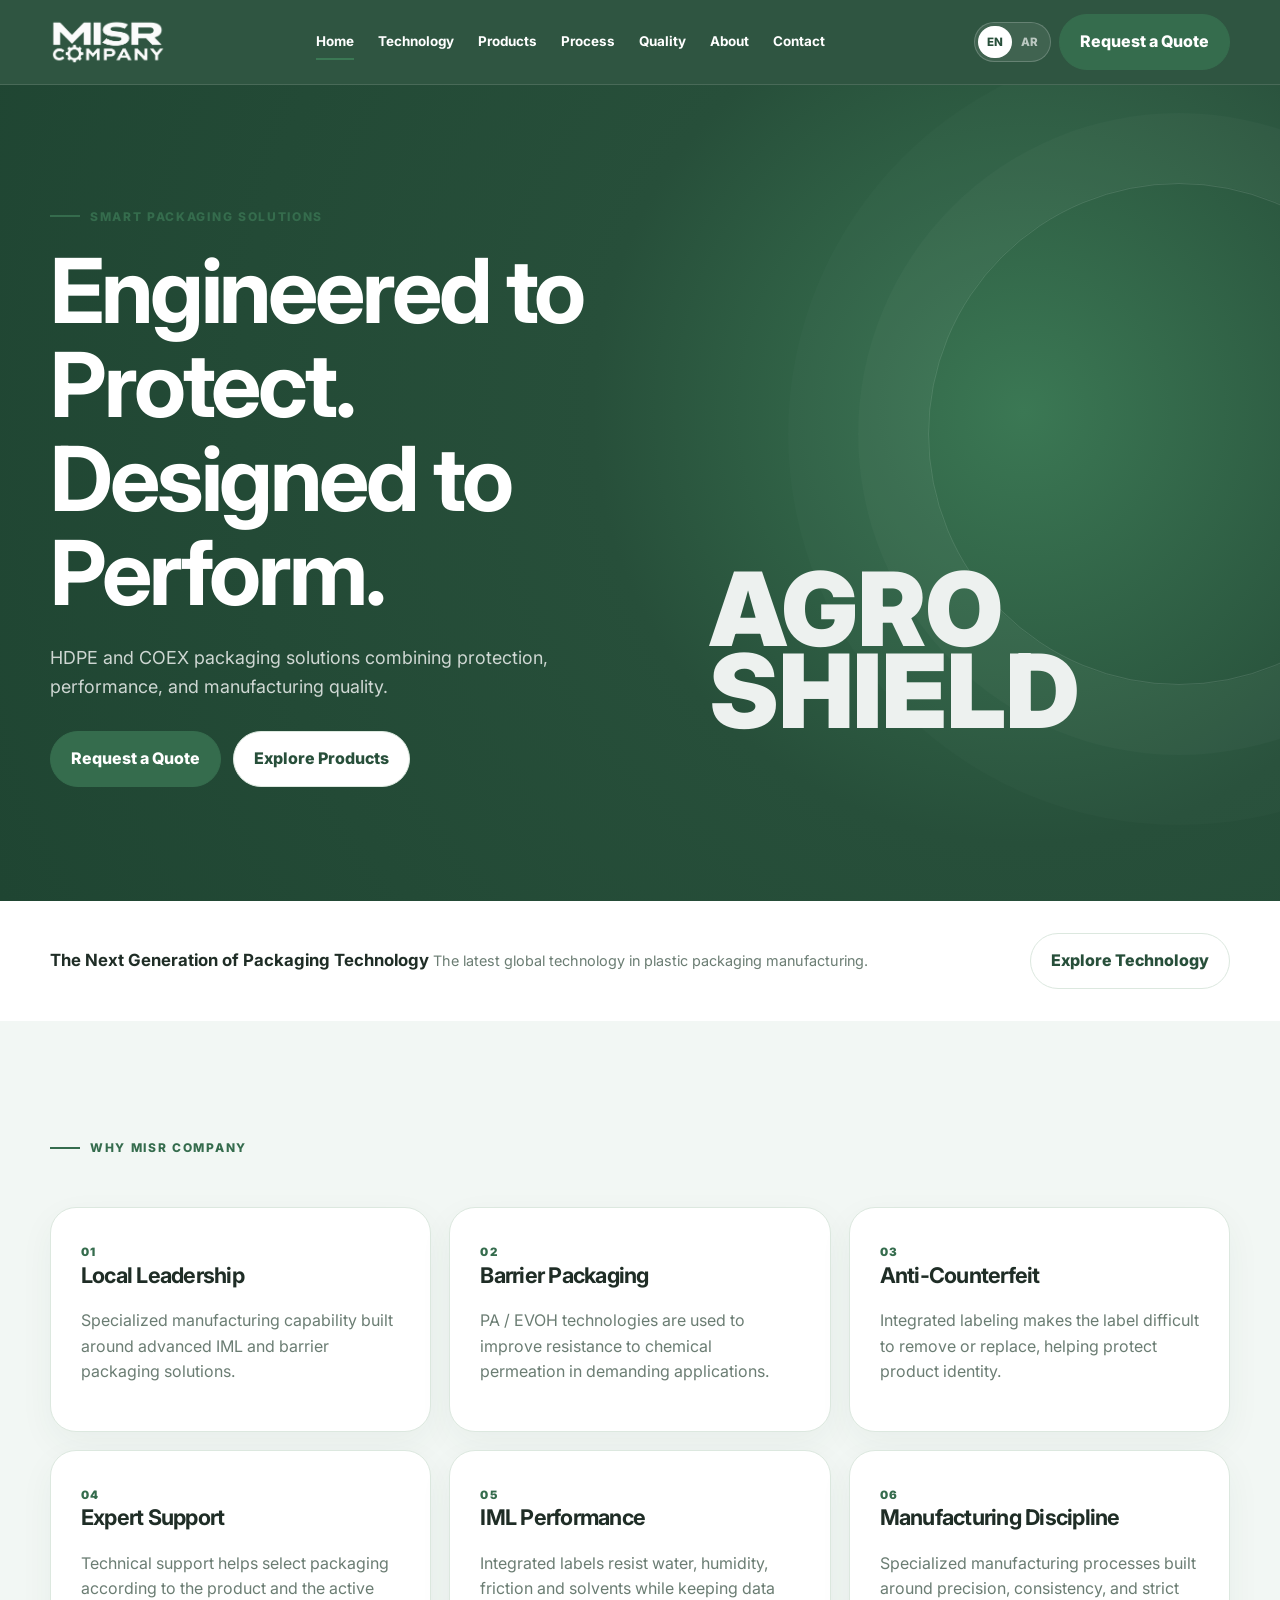
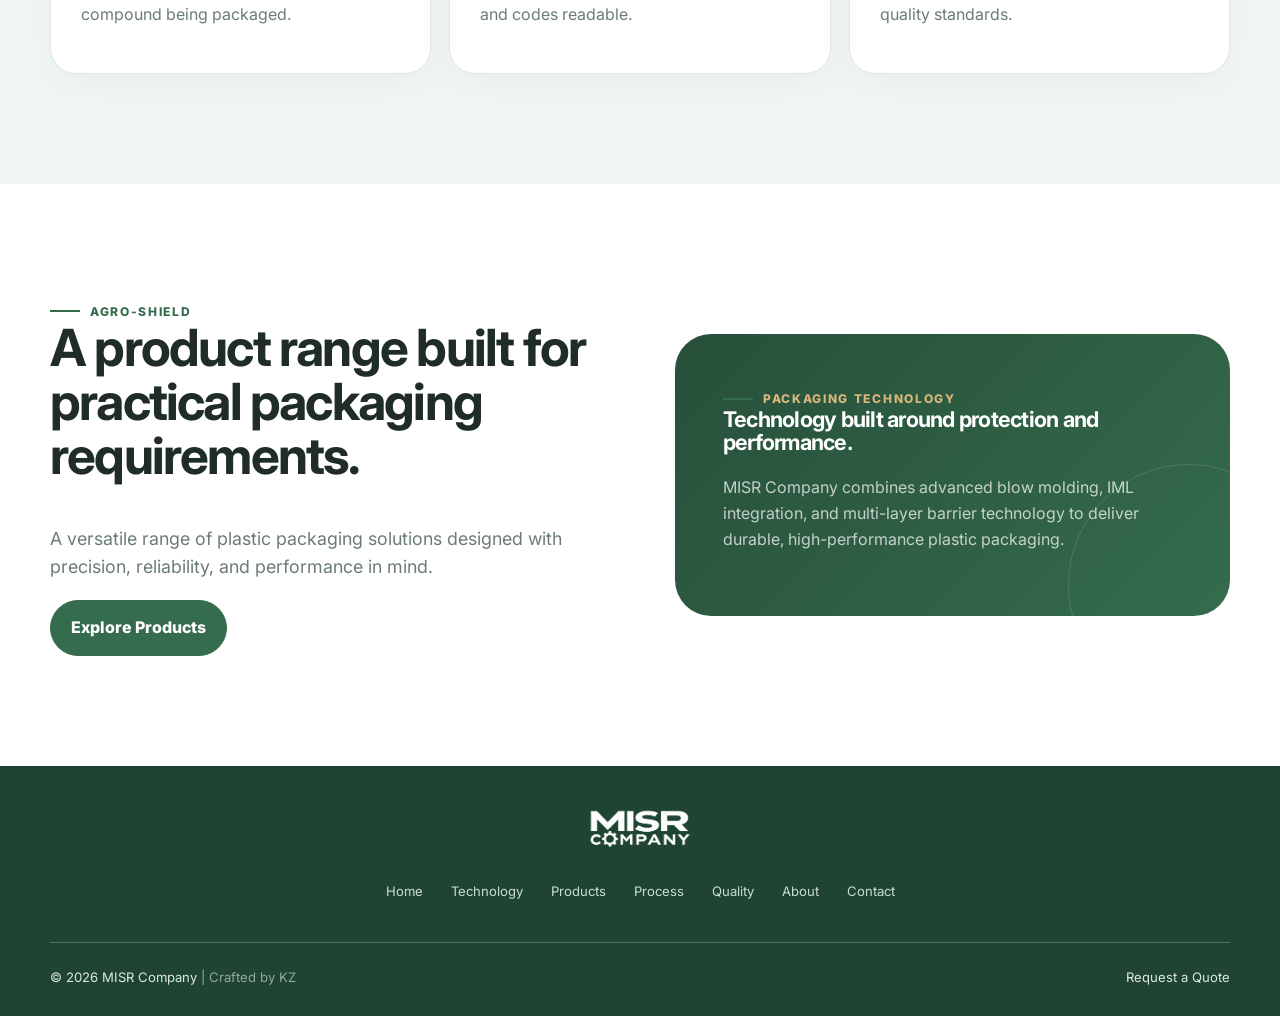
==== index.html @ 886c01d2 "Add files via upload" ====
<!doctype html>
<html lang="en" dir="ltr">

<head>
    <meta charset="utf-8">
    <meta name="viewport" content="width=device-width, initial-scale=1">

    <title>MISR Company | Smart Packaging Solutions</title>

    <meta
        name="description"
        content="MISR Company manufactures advanced plastic packaging solutions with multi-layer barrier and IML technologies."
    >

    <link rel="stylesheet" href="css/global.css">
    <link rel="stylesheet" href="css/home.css">
</head>

<body>

    <!-- Header -->
    <header class="site-header">
        <div class="container nav-wrap">

            <a
                class="brand"
                href="index.html"
                aria-label="MISR Company"
            >
                <img
                    src="assets/images/misr-logo.png"
                    alt="MISR Company"
                >
            </a>

            <nav class="site-nav">

                <a
                    href="index.html"
                    aria-current="true"
                    data-i18n="navHome"
                >
                    Home
                </a>

                <a
                    href="technology.html"
                    data-i18n="navTechnology"
                >
                    Technology
                </a>

                <a
                    href="products.html"
                    data-i18n="navProducts"
                >
                    Products
                </a>

                <a
                    href="process.html"
                    data-i18n="navProcess"
                >
                    Process
                </a>

                <a
                    href="quality.html"
                    data-i18n="navQuality"
                >
                    Quality
                </a>

                <a
                    href="about.html"
                    data-i18n="navAbout"
                >
                    About
                </a>

                <a
                    href="contact.html"
                    data-i18n="navContact"
                >
                    Contact
                </a>

            </nav>

            <div class="nav-actions">

                <div class="lang-switch">
                    <button
                        data-lang="en"
                        type="button"
                    >
                        EN
                    </button>

                    <button
                        data-lang="ar"
                        type="button"
                    >
                        AR
                    </button>
                </div>

                <a
                    class="btn btn-primary"
                    href="contact.html"
                    data-i18n="quote"
                >
                    Request a Quote
                </a>

                <button
                    class="menu-toggle"
                    type="button"
                    aria-label="Menu"
                >
                    ☰
                </button>

            </div>

        </div>
    </header>


    <main>

        <!-- Hero -->
        <section class="hero hero-home">

            <div class="container hero-grid">

                <div class="hero-copy reveal">

                    <span
                        class="eyebrow"
                        data-en="Smart Packaging Solutions"
                        data-ar="حلول تعبئة وتغليف ذكية"
                    >
                        Smart Packaging Solutions
                    </span>
<h1
    data-en="Engineered to Protect. Designed to Perform."
    data-ar="مصمم للحماية. ومُطور للأداء."
>
    Engineered to Protect.<br>
    Designed to Perform.
</h1>

<p
    class="lead"
    data-en="HDPE and COEX packaging solutions combining protection, performance, and manufacturing quality."
    data-ar="عبوات HDPE وCOEX تجمع بين الحماية والأداء وجودة التصنيع."
>
    HDPE and COEX packaging solutions combining protection, performance, and manufacturing quality.
</p>

                    <div class="hero-actions">

                        <a
                            class="btn btn-primary"
                            href="contact.html"
                            data-i18n="quote"
                        >
                            Request a Quote
                        </a>

                        <a
                            class="btn btn-light"
                            href="products.html"
                            data-i18n="explore"
                        >
                            Explore Products
                        </a>

                    </div>

                </div>


                <div class="hero-visual reveal">

                   

                   
                    

                </div>

            </div>

        </section>

<!-- Intro Band -->
<div class="intro-band">

    <div class="container">

        <div>

            <strong
                data-en="The Next Generation of Packaging Technology"
                data-ar="الجيل الجديد لتقنيات التعبئة والتغليف"
            >
                The Next Generation of Packaging Technology
            </strong>

            <span
                data-en="The latest global technology in plastic packaging manufacturing."
                data-ar="أحدث ما آلت إليه التكنولوجيا العالمية في تصنيع العبوات البلاستيكية."
            >
                The latest global technology in plastic packaging manufacturing.
            </span>

        </div>

        <a
            class="btn btn-light"
            href="technology.html"
            data-i18n="technology"
        >
            Explore Technology
        </a>

    </div>

</div>

        <!-- Why MISR -->
        <section class="section soft-section">

            <div class="container">

                <div class="section-head reveal">

                    <div>

                        <span
                            class="eyebrow"
                            data-en="Why MISR COMPANY"
                            data-ar="لماذا شركة مصر"
                        >
                            Why MISR 

                        </span>

                        

                    </div>

                </div>


                <div class="cards">

                    <!-- Card 01 -->
                    <article class="card reveal">

                        <span class="card-num">
                            01
                        </span>

                        <h3
                            data-en="Local Leadership"
                            data-ar="الريادة المحلية"
                        >
                            Local Leadership
                        </h3>

                        <p
                            data-en="Specialized manufacturing capability built around advanced IML and barrier packaging solutions."
                            data-ar="قدرة تصنيع متخصصة ترتكز على حلول IML المتقدمة وتقنيات التغليف بالحواجز."
                        >
                            Specialized manufacturing capability built around advanced IML and barrier packaging solutions.
                        </p>

                    </article>


                    <!-- Card 02 -->
                    <article class="card reveal">

                        <span class="card-num">
                            02
                        </span>

                        <h3
                            data-en="Barrier Packaging"
                            data-ar="تغليف بالحواجز"
                        >
                            Barrier Packaging
                        </h3>

                        <p
                            data-en="PA / EVOH technologies are used to improve resistance to chemical permeation in demanding applications."
                            data-ar="تُستخدم تقنيات PA / EVOH لتحسين مقاومة نفاذ المواد الكيميائية في التطبيقات التي تتطلب حماية متقدمة."
                        >
                            PA / EVOH technologies are used to improve resistance to chemical permeation in demanding applications.
                        </p>

                    </article>


                    <!-- Card 03 -->
                    <article class="card reveal">

                        <span class="card-num">
                            03
                        </span>

                        <h3
                            data-en="Anti-Counterfeit"
                            data-ar="مكافحة التزوير"
                        >
                            Anti-Counterfeit
                        </h3>

                        <p
                            data-en="Integrated labeling makes the label difficult to remove or replace, helping protect product identity."
                            data-ar="دمج الملصق مع العبوة يجعل نزعه أو استبداله أكثر صعوبة، بما يساعد على حماية هوية المنتج."
                        >
                            Integrated labeling makes the label difficult to remove or replace, helping protect product identity.
                        </p>

                    </article>


                    <!-- Card 04 -->
                    <article class="card reveal">

                        <span class="card-num">
                            04
                        </span>

                        <h3
                            data-en="Expert Support"
                            data-ar="دعم فني متخصص"
                        >
                            Expert Support
                        </h3>

                        <p
                            data-en="Technical support helps select packaging according to the product and the active compound being packaged."
                            data-ar="دعم فني للمساعدة في اختيار العبوة وفقًا لطبيعة المنتج والمركب المستخدم."
                        >
                            Technical support helps select packaging according to the product and the active compound being packaged.
                        </p>

                    </article>


                    <!-- Card 05 -->
                    <article class="card reveal">

                        <span class="card-num">
                            05
                        </span>

                        <h3
                            data-en="IML Performance"
                            data-ar="أداء IML"
                        >
                            IML Performance
                        </h3>

                        <p
                            data-en="Integrated labels resist water, humidity, friction and solvents while keeping data and codes readable."
                            data-ar="الملصق المدمج يقاوم الماء والرطوبة والاحتكاك والمذيبات مع الحفاظ على وضوح البيانات والأكواد."
                        >
                            Integrated labels resist water, humidity, friction and solvents while keeping data and codes readable.
                        </p>

                    </article>


                    <!-- Card 06 -->
                    <article class="card reveal">

                        <span class="card-num">
                            06
                                    </span>
            <h3
                data-en="Manufacturing Discipline"
                data-ar="انضباط التصنيع"
            >
                Manufacturing Discipline
            </h3>
<p
    data-en="Specialized manufacturing processes built around precision, consistency, and strict quality standards."
    data-ar="  عمليات تصنيع متخصصة ترتكز على الدقة والاتساق والمعايير الصارمة للجودة."
>
    Specialized manufacturing processes built around precision, consistency, and strict quality standards.
</p>


                    </article>

                </div>

            </div>

        </section>


        <!-- AGRO-SHIELD -->
        <section class="section">

            <div class="container split">

                <div class="reveal">

                    <span
                        class="eyebrow"
                        data-en="AGRO-SHIELD"
                        data-ar="AGRO-SHIELD"
                    >
                        AGRO-SHIELD
                    </span>

                    <h2
                        data-en="A product range built for practical packaging requirements."
                        data-ar="مجموعة منتجات مصممة لمتطلبات التعبئة العملية."
                    >
                        A product range built for practical packaging requirements.
                    </h2>

                  <p
                            class="lead"
                            data-en="A versatile range of plastic packaging solutions designed with precision, reliability, and performance in mind."
                            data-ar="مجموعة متنوعة من حلول التغليف البلاستيكية المصممة بدقة لتوفير الاعتمادية والأداء."
                        >
                            A versatile range of plastic packaging solutions designed with precision, reliability, and performance in mind.
                 </p>
                    <a
                        class="btn btn-primary"
                        href="products.html"
                        data-i18n="explore"
                    >
                        Explore Products
                    </a>

                </div>


                <div class="quote-panel reveal">

    <span
        class="eyebrow"
        style="color:#d8b77a"
        data-en="Packaging Technology"
        data-ar="تقنيات التعبئة والتغليف"
    >
        Packaging Technology
    </span>

    <h3
        data-en="Technology built around protection and performance."
        data-ar="تقنيات متطورة للحماية والأداء."
    >
        Technology built around protection and performance.
    </h3>

    <p
        data-en="MISR Company combines advanced blow molding, IML integration, and multi-layer barrier technology to deliver durable, high-performance plastic packaging."
        data-ar="تجمع شركة مصر بين تقنيات النفخ المتقدمة، ودمج ملصق IML، وتقنيات الحواجز متعددة الطبقات لتقديم عبوات بلاستيكية متينة وعالية الأداء."
    >
        MISR Company combines advanced blow molding, IML integration, and multi-layer barrier technology to deliver durable, high-performance plastic packaging.
    </p>

</div>
                </div>

            </div>

        </section>

    </main>


  <footer class="footer">
    <div class="container footer-grid">

        <a href="index.html" aria-label="MISR Company">
            <img src="assets/images/misr-logo.png" alt="MISR Company">
        </a>

        <nav class="footer-links" aria-label="Footer Navigation">
            <a href="index.html" data-i18n="navHome">Home</a>
            <a href="technology.html" data-i18n="navTechnology">Technology</a>
            <a href="products.html" data-i18n="navProducts">Products</a>
            <a href="process.html" data-i18n="navProcess">Process</a>
            <a href="quality.html" data-i18n="navQuality">Quality</a>
            <a href="about.html" data-i18n="navAbout">About</a>
            <a href="contact.html" data-i18n="navContact">Contact</a>
        </nav>

        <div class="footer-bottom">

            <div class="footer-copy">
                © 2026 MISR Company
                <span>|</span>
                <span>Crafted by KZ</span>
            </div>

            <a class="footer-quote"
               href="contact.html"
               data-i18n="quote">
                Request a Quote
            </a>

        </div>

    </div>
</footer>


    <script src="js/main.js"></script>

</body>

</html>
---- css/global.css ----
@import url('https://fonts.googleapis.com/css2?family=Cairo:wght@400;500;600;700;800&family=Inter:wght@400;500;600;700;800;900&display=swap');


/* =========================================================
   ROOT / BRAND COLORS
========================================================= */

:root {
    /* Brand Colors */
    --green: #356C4D;
    --green-dark: #274F3A;
    --green-deep: #1F4532;
    --green-light: #3B7854;

    /* Text */
    --ink: #1F2D26;
    --muted: #6B7D73;

    /* UI */
    --line: #DCE8DF;
    --soft: #F2F7F4;
    --white: #FFFFFF;

    /* Effects */
    --shadow: 0 22px 70px rgba(31, 69, 50, 0.15);

    --radius: 26px;
    --container: min(1180px, calc(100% - 40px));
}


/* =========================================================
   RESET
========================================================= */

* {
    box-sizing: border-box;
}

html {
    scroll-behavior: smooth;
}

body {
    margin: 0;

    color: var(--ink);
    background: #FFFFFF;

    font-family: Inter, Arial, sans-serif;
    line-height: 1.6;
}

body.rtl {
    font-family: Cairo, Arial, sans-serif;
}

a {
    color: inherit;
    text-decoration: none;
}

button,
input,
textarea {
    font: inherit;
}

button {
    cursor: pointer;
}

.container {
    width: var(--container);
    margin-inline: auto;
}


/* =========================================================
   TYPOGRAPHY
========================================================= */

.eyebrow {
    display: inline-flex;
    align-items: center;
    gap: 10px;

    color: var(--green);

    font-size: 0.75rem;
    font-weight: 800;
    letter-spacing: 0.14em;
    text-transform: uppercase;
}

.rtl .eyebrow {
    letter-spacing: 0;
}

.eyebrow::before {
    content: "";

    width: 30px;
    height: 2px;

    background: var(--green);
}

h1,
h2,
h3,
p {
    margin-top: 0;
}

h1,
h2,
h3 {
    line-height: 1.05;
    letter-spacing: -0.035em;
}

h1 {
    max-width: 950px;
    font-size: clamp(3rem, 7vw, 6.8rem);
}

h2 {
    font-size: clamp(2.2rem, 4vw, 4.2rem);
}

h3 {
    font-size: 1.35rem;
}

.lead {
    max-width: 700px;

    color: var(--muted);

    font-size: clamp(1rem, 1.4vw, 1.2rem);
}


/* =========================================================
   BUTTONS
========================================================= */

.btn {
    display: inline-flex;
    align-items: center;
    justify-content: center;
    gap: 12px;

    padding: 14px 20px;

    border: 1px solid transparent;
    border-radius: 999px;

    font-weight: 800;

    transition:
        transform 0.25s ease,
        background 0.25s ease,
        border-color 0.25s ease,
        color 0.25s ease;
}

.btn-primary {
    background: var(--green);
    color: var(--white);

    border-color: var(--green);
}

.btn-primary:hover {
    transform: translateY(-2px);

    background: var(--green-light);
    border-color: var(--green-light);
}

.btn-light {
    background: var(--white);
    color: var(--green-dark);

    border-color: var(--line);
}

.btn-light:hover {
    border-color: var(--green);
    color: var(--green);

    transform: translateY(-2px);
}

.btn-gold {
    /* Kept for compatibility with existing HTML */
    background: var(--green);
    color: var(--white);
}

.btn-gold:hover {
    background: var(--green-light);
    transform: translateY(-2px);
}


/* =========================================================
   HEADER / NAVIGATION
========================================================= */

.site-header {
    position: sticky;
    top: 0;
    z-index: 100;

    background: rgba(39, 79, 58, 0.96);

    backdrop-filter: blur(18px);

    border-bottom: 1px solid rgba(255, 255, 255, 0.12);
}

.nav-wrap {
    height: 84px;

    display: flex;
    align-items: center;
    justify-content: space-between;

    gap: 20px;
}

.brand img {
    display: block;

    width: 116px;
    height: auto;
}

.site-nav {
    display: flex;
    align-items: center;

    gap: 24px;

    font-size: 0.84rem;
    font-weight: 700;
}

.site-nav a {
    position: relative;

    color: var(--white);

    transition: color 0.2s ease;
}

.site-nav a:hover {
    color: var(--green-light);
}

.site-nav a::after {
    content: "";

    position: absolute;

    left: 0;
    right: 0;
    bottom: -7px;

    height: 2px;

    background: var(--green-light);

    transform: scaleX(0);
    transform-origin: center;

    transition: 0.2s;
}

.site-nav a:hover::after,
.site-nav a[aria-current="true"]::after {
    transform: scaleX(1);
}

.nav-actions {
    display: flex;
    align-items: center;
    gap: 8px;
}

.lang-switch {
    display: flex;

    padding: 3px;

    border: 1px solid rgba(255, 255, 255, 0.2);
    border-radius: 999px;

    background: rgba(255, 255, 255, 0.08);
}

.lang-switch button {
    border: 0;
    background: transparent;

    padding: 7px 9px;

    border-radius: 999px;

    color: rgba(255, 255, 255, 0.65);

    font-size: 0.72rem;
    font-weight: 800;
}

.lang-switch button.active {
    background: var(--white);
    color: var(--green-dark);
}

.menu-toggle {
    display: none;

    padding: 9px;

    border: 1px solid rgba(255, 255, 255, 0.2);
    border-radius: 12px;

    background: transparent;

    color: var(--white);
}


/* =========================================================
   HERO
========================================================= */

.hero {
    position: relative;

    min-height: calc(100vh - 84px);

    display: grid;
    align-items: center;

    overflow: hidden;

    background:
        radial-gradient(
            circle at 80% 40%,
            var(--green-light) 0,
            var(--green-dark) 38%,
            var(--green-deep) 100%
        );

    color: var(--white);
}

.hero::before {
    content: "";

    position: absolute;

    width: 500px;
    height: 500px;

    right: -150px;
    top: 12%;

    border: 1px solid rgba(255, 255, 255, 0.12);
    border-radius: 50%;

    box-shadow:
        0 0 0 70px rgba(255, 255, 255, 0.025),
        0 0 0 140px rgba(255, 255, 255, 0.015);
}

.hero-grid {
    display: grid;

    grid-template-columns: 1.05fr 0.95fr;

    gap: 60px;

    align-items: center;
}

.hero-copy {
    padding: 80px 0;
}

.hero-copy h1 {
    margin: 18px 0 24px;

    color: var(--white);
}

.hero-copy h1 span {
    color: var(--green-light);
}

.hero-copy .lead {
    color: rgba(255, 255, 255, 0.78);
}

.hero-actions {
    display: flex;

    gap: 12px;
    flex-wrap: wrap;

    margin-top: 30px;
}

.hero-visual {
    position: relative;

    min-height: 600px;

    display: grid;
    place-items: center;
}

.hero-bottle {
    width: auto;
    height: min(74vh, 690px);

    object-fit: contain;

    filter:
        drop-shadow(
            0 30px 28px rgba(0, 0, 0, 0.22)
        );

    animation: float 6s ease-in-out infinite;
}

.spec-pill {
    position: absolute;

    padding: 12px 15px;

    border: 1px solid rgba(255, 255, 255, 0.2);
    border-radius: 16px;

    background: rgba(255, 255, 255, 0.94);

    backdrop-filter: blur(12px);

    box-shadow: var(--shadow);

    color: var(--ink);

    font-size: 0.72rem;
    font-weight: 800;
}

.spec-pill small {
    display: block;

    margin-bottom: 2px;

    color: var(--muted);

    font-weight: 600;
}

.pill-a {
    right: 4%;
    top: 20%;
}

.pill-b {
    left: 4%;
    top: 52%;
}

.pill-c {
    right: 10%;
    bottom: 14%;
}


/* =========================================================
   SECTIONS
========================================================= */

.section {
    padding: 110px 0;
}

.section-head {
    display: flex;
    align-items: end;
    justify-content: space-between;

    gap: 30px;

    margin-bottom: 50px;
}

.section-head > div {
    max-width: 750px;
}

.soft-section {
    background: var(--soft);
}

.dark-section {
    background: var(--green-dark);

    color: var(--white);
}

.dark-section .lead {
    color: rgba(255, 255, 255, 0.72);
}


/* =========================================================
   CARDS
========================================================= */

.cards {
    display: grid;

    grid-template-columns: repeat(3, 1fr);

    gap: 18px;
}

.card {
    padding: 30px;

    border: 1px solid var(--line);
    border-radius: var(--radius);

    background: var(--white);

    box-shadow:
        0 12px 35px rgba(31, 69, 50, 0.05);

    transition:
        transform 0.3s ease,
        box-shadow 0.3s ease,
        border-color 0.3s ease;
}

.card:hover {
    transform: translateY(-5px);

    border-color: rgba(53, 108, 77, 0.25);

    box-shadow: var(--shadow);
}

.card-num {
    color: var(--green);

    font-size: 0.72rem;
    font-weight: 900;
    letter-spacing: 0.12em;
}

.card p {
    color: var(--muted);
}


/* =========================================================
   FEATURE STRIP
========================================================= */

.feature-strip {
    display: grid;

    grid-template-columns: repeat(4, 1fr);

    border-block: 1px solid var(--line);
}

.feature {
    padding: 28px 22px;

    border-inline-start: 1px solid var(--line);
}

.feature:first-child {
    border-inline-start: 0;
}

.feature:first-child strong {
    display: block;

    font-size: 1rem;
}

.feature span {
    display: block;

    margin-top: 4px;

    color: var(--muted);

    font-size: 0.82rem;
}


/* =========================================================
   PAGE HERO
========================================================= */

.page-hero {
    padding: 130px 0 90px;

    background:
        linear-gradient(
            135deg,
            var(--green-dark),
            var(--green)
        );

    color: var(--white);
}

.page-hero h1 {
    margin: 16px 0;

    color: var(--white);

    font-size: clamp(3rem, 6vw, 5.5rem);
}

.page-hero .lead {
    max-width: 800px;

    color: rgba(255, 255, 255, 0.78);
}


/* =========================================================
   SPLIT / QUOTE
========================================================= */

.split {
    display: grid;

    grid-template-columns: 1fr 1fr;

    gap: 70px;

    align-items: center;
}

.quote-panel {
    position: relative;

    padding: 48px;

    overflow: hidden;

    border-radius: 36px;

    background:
        linear-gradient(
            135deg,
            var(--green-dark),
            var(--green)
        );

    color: var(--white);
}

.quote-panel::after {
    content: "";

    position: absolute;

    width: 240px;
    height: 240px;

    right: -80px;
    bottom: -90px;

    border: 1px solid rgba(255, 255, 255, 0.13);

    border-radius: 50%;
}

.quote-panel p {
    color: rgba(255, 255, 255, 0.72);
}


/* =========================================================
   CONTACT
========================================================= */

.contact-grid {
    display: grid;

    grid-template-columns: 0.85fr 1.15fr;

    gap: 40px;
}

.contact-list {
    display: grid;

    gap: 14px;

    margin-top: 28px;
}

.contact-item {
    display: flex;
    align-items: flex-start;

    gap: 14px;

    padding: 18px 0;

    border-bottom: 1px solid var(--line);
}

.contact-item b {
    display: block;
}

.contact-item span {
    color: var(--muted);

    font-size: 0.9rem;
}

.quote-form {
    padding: 34px;

    border: 1px solid var(--line);
    border-radius: 30px;

    background: var(--white);

    box-shadow: var(--shadow);
}

.form-grid {
    display: grid;

    grid-template-columns: 1fr 1fr;

    gap: 15px;
}

.field {
    display: grid;

    gap: 7px;
}

.field.full {
    grid-column: 1 / -1;
}

.field label {
    color: var(--ink);

    font-size: 0.78rem;
    font-weight: 800;
}

.field input,
.field textarea {
    width: 100%;

    padding: 13px 14px;

    border: 1px solid var(--line);
    border-radius: 14px;

    outline: none;

    background: #FBFCFC;

    color: var(--ink);
}

.field input:focus,
.field textarea:focus {
    border-color: var(--green);

    box-shadow:
        0 0 0 3px rgba(53, 108, 77, 0.10);
}

.field textarea {
    min-height: 140px;

    resize: vertical;
}

.form-status {
    display: none;

    margin-top: 14px;

    padding: 12px 14px;

    border-radius: 12px;

    background: #EDF6F1;

    color: var(--green);

    font-size: 0.82rem;
}

.form-status.show {
    display: block;
}


/* =========================================================
   FOOTER
========================================================= */

.footer {
    padding: 42px 0 28px;

    background: var(--green-deep);

    color: #DCE8DF;
}

.footer-grid {
    display: flex;

    flex-direction: column;
    align-items: center;

    gap: 0;

    text-align: center;
}

.footer img {
    width: 104px;

    filter: brightness(0) invert(1);

    margin-bottom: 24px;
}

.footer p {
    display: none;
}

.footer-links {
    display: flex;

    align-items: center;
    justify-content: center;

    flex-wrap: wrap;

    gap: 16px 28px;

    max-width: 650px;

    color: #CBDDD2;

    font-size: 0.82rem;

    margin-bottom: 40px;
}

.footer-links a {
    color: #CBDDD2;

    text-decoration: none;

    transition: color 0.2s ease;
}

.footer-links a:hover {
    color: var(--white);
}

.footer-bottom {
    width: 100%;

    padding-top: 24px;

    border-top:
        1px solid rgba(220, 232, 223, 0.25);

    display: flex;

    align-items: center;
    justify-content: space-between;

    gap: 20px;

    font-size: 0.82rem;
}

.footer-copy {
    color: #DCE8DF;
}

.footer-copy span {
    color: #91A99B;
}

.footer-quote {
    color: #DCE8DF;

    text-decoration: none;

    transition: color 0.2s ease;
}

.footer-quote:hover {
    color: var(--white);
}


/* =========================================================
   ANIMATIONS
========================================================= */

.reveal {
    opacity: 0;

    transform: translateY(24px);

    transition:
        opacity 0.7s ease,
        transform 0.7s ease;
}

.reveal.visible {
    opacity: 1;

    transform: none;
}

@keyframes float {
    0%,
    100% {
        transform: translateY(0);
    }

    50% {
        transform: translateY(-13px);
    }
}


/* =========================================================
   RTL
========================================================= */

.rtl {
    text-align: right;
}

.rtl h1,
.rtl h2,
.rtl h3 {
    letter-spacing: 0;
}

.rtl .hero-actions {
    flex-direction: row-reverse;
}

.rtl .footer-grid {
    direction: rtl;
}


/* =========================================================
   TABLET
========================================================= */

@media (max-width: 1000px) {

    .site-nav {
        gap: 14px;
    }

    .nav-actions .btn {
        display: none;
    }

    .hero-grid,
    .split,
    .contact-grid {
        grid-template-columns: 1fr;
    }

    .hero {
        min-height: auto;
    }

    .hero-copy {
        padding: 70px 0 20px;
    }

    .hero-visual {
        min-height: 520px;
    }

    .cards {
        grid-template-columns: 1fr 1fr;
    }

    .feature-strip {
        grid-template-columns: 1fr 1fr;
    }

    .feature:nth-child(3) {
        border-inline-start: 0;

        border-top: 1px solid var(--line);
    }

    .feature:nth-child(4) {
        border-top: 1px solid var(--line);
    }
}


/* =========================================================
   MOBILE
========================================================= */

@media (max-width: 760px) {

    :root {
        --container: min(100% - 28px, 1180px);
    }

    .nav-wrap {
        height: 72px;
    }

    .brand img {
        width: 96px;
    }

    .menu-toggle {
        display: block;
    }

    .site-nav {
        display: none;

        position: absolute;

        left: 14px;
        right: 14px;
        top: 78px;

        padding: 14px;

        flex-direction: column;
        align-items: stretch;

        border: 1px solid rgba(255, 255, 255, 0.12);
        border-radius: 20px;

        background: var(--green-dark);

        box-shadow: var(--shadow);
    }

    .site-nav.open {
        display: flex;
    }

    .site-nav a {
        padding: 8px;

        color: var(--white);
    }

    .nav-actions {
        margin-left: auto;
    }

    .hero-copy {
        padding-top: 52px;
    }

    .hero-visual {
        min-height: 440px;
    }

    .hero-bottle {
        height: 420px;
    }

    .spec-pill {
        display: none;
    }

    .section {
        padding: 78px 0;
    }

    .section-head {
        display: block;

        margin-bottom: 34px;
    }

    .section-head .btn {
        margin-top: 20px;
    }

    .cards {
        grid-template-columns: 1fr;
    }

    .feature-strip {
        grid-template-columns: 1fr;
    }

    .feature {
        border-inline-start: 0 !important;

        border-top: 1px solid var(--line);
    }

    .feature:first-child {
        border-top: 0;
    }

    .page-hero {
        padding: 85px 0 60px;
    }

    .quote-panel {
        padding: 32px;
    }

    .form-grid {
        grid-template-columns: 1fr;
    }

    .field.full {
        grid-column: auto;
    }

    .footer-grid {
        align-items: flex-start;

        flex-direction: column;
    }

    .footer-links {
        flex-wrap: wrap;
    }

    .footer-bottom {
        flex-direction: column;

        justify-content: center;

        text-align: center;

        padding-top: 20px;
    }

    .rtl .hero-actions {
        flex-direction: column;

        align-items: stretch;
    }

    .rtl .nav-actions {
        margin-left: 0;
        margin-right: auto;
    }
}
.rtl .footer {
    direction: ltr;
}

.rtl .footer-bottom {
    direction: ltr;
}

.rtl .footer-copy {
    direction: ltr;
}
---- css/home.css ----
.hero-home .hero-visual::before {
    content: "AGRO\A SHIELD";
    white-space: pre;

    position: absolute;
    left: 2%;
    bottom: 10%;

    font-size: clamp(4rem, 8vw, 8rem);
    font-weight: 900;
    line-height: 0.8;

    color: #edf1ef;
    z-index: 0;
}

.hero-home .hero-bottle {
    position: relative;
    z-index: 1;
}

.intro-band {
    padding: 32px 0;
}

.intro-band .container {
    display: flex;
    align-items: center;
    justify-content: space-between;
    gap: 30px;
}

.intro-band strong {
    font-size: 1.05rem;
}

.intro-band span {
    color: var(--muted);
    font-size: 0.9rem;
}

@media (max-width: 760px) {
    .intro-band .container {
        display: block;
    }

    .intro-band .btn {
        margin-top: 18px;
    }
}
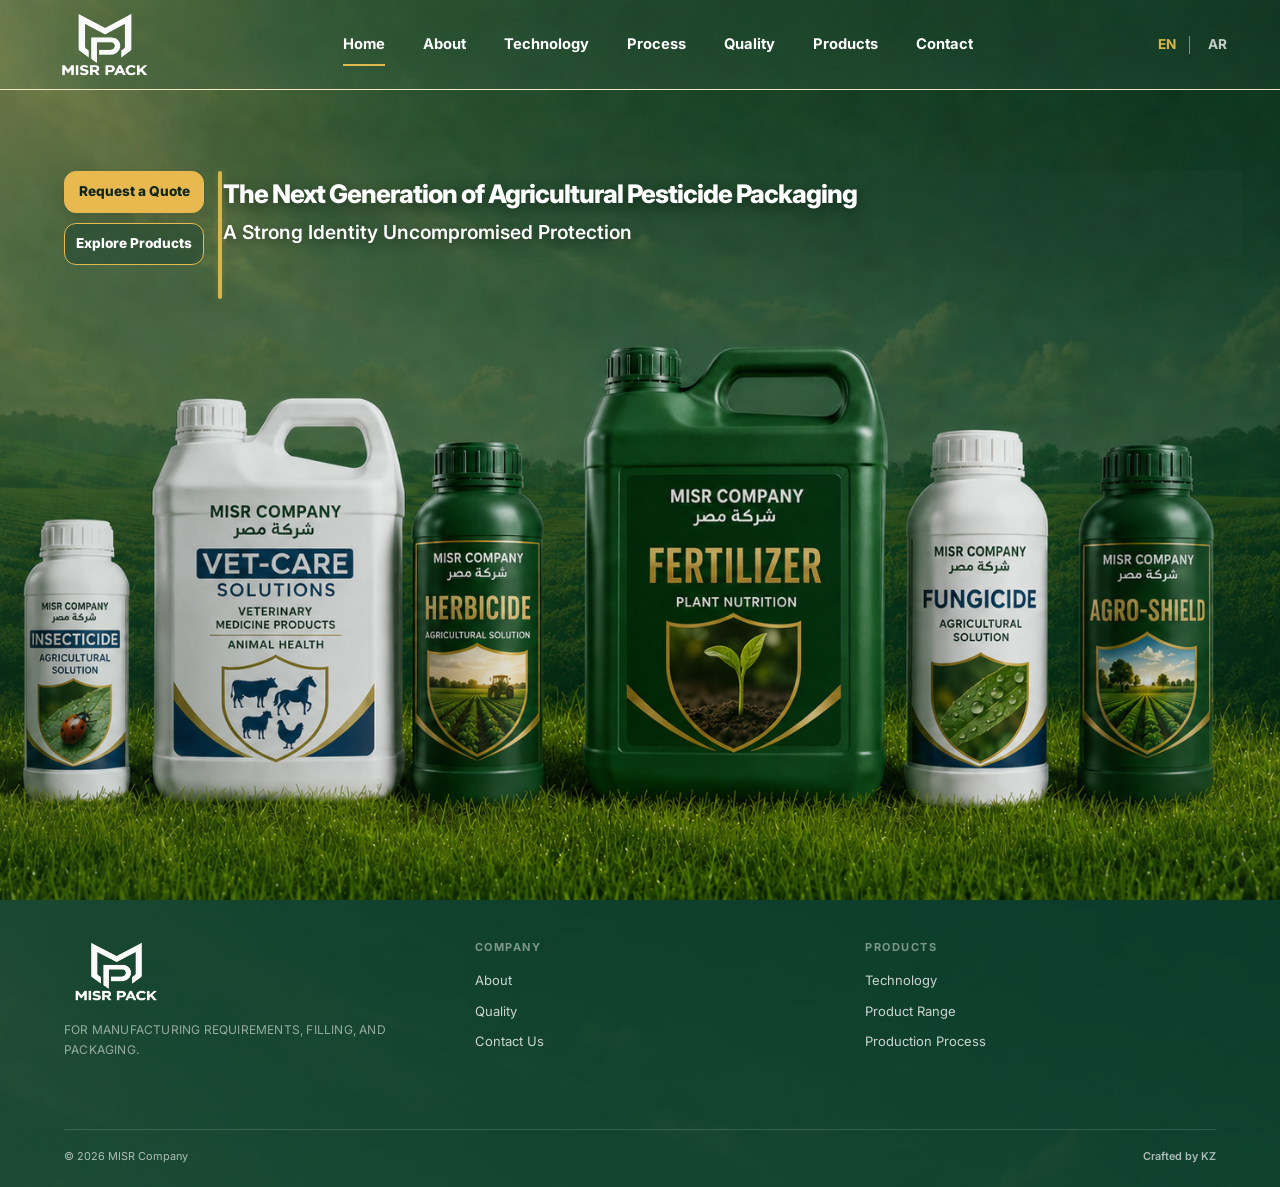
==== commit e7d740f3: "Add files via upload" ====
--- a/index.html
+++ b/index.html
@@ -5,22 +5,30 @@
     <meta charset="utf-8">
     <meta name="viewport" content="width=device-width, initial-scale=1">
 
-    <title>MISR Company | Smart Packaging Solutions</title>
-
-    <meta
-        name="description"
-        content="MISR Company manufactures advanced plastic packaging solutions with multi-layer barrier and IML technologies."
-    >
-
+    <title data-i18n="pageTitle">Home | MISR Company</title>
+
+    <link rel="icon" type="image/png" href="./assets/misr-favicon.png">
+
+    <!-- Global Styles -->
     <link rel="stylesheet" href="css/global.css">
+
+
     <link rel="stylesheet" href="css/home.css">
 </head>
 
+
 <body>
 
-    <!-- Header -->
+    <!-- =========================================================
+         HEADER
+         Shared across all pages
+    ========================================================== -->
+
     <header class="site-header">
+
         <div class="container nav-wrap">
+
+            <!-- Logo -->
 
             <a
                 class="brand"
@@ -33,90 +41,100 @@
                 >
             </a>
 
-            <nav class="site-nav">
-
-                <a
-                    href="index.html"
-                    aria-current="true"
-                    data-i18n="navHome"
+
+            <!-- Navigation -->
+<nav class="site-nav" aria-label="Main Navigation">
+
+    <a
+        href="index.html"
+        aria-current="true"
+        data-i18n="navHome"
+    >
+        Home
+    </a>
+
+    <a
+        href="about.html"
+        data-i18n="navAbout"
+    >
+        About 
+    </a>
+
+    <a
+        href="technology.html"
+        data-i18n="navTechnology"
+    >
+        Technology
+    </a>
+
+    <a
+        href="process.html"
+        data-i18n="navProcess"
+    >
+        Process
+    </a>
+
+    <a
+        href="quality.html"
+        data-i18n="navQuality"
+    >
+        Quality
+    </a>
+
+    <a
+        href="products.html"
+        data-i18n="navProducts"
+    >
+        Products
+    </a>
+
+    <a
+        href="contact.html"
+        data-i18n="navContact"
+    >
+        Contact
+    </a>
+
+</nav>
+
+
+            <!-- Navigation Actions -->
+
+            <div class="nav-actions">
+
+                <!-- Language Switch -->
+
+                <div
+                    class="lang-switch"
+                    aria-label="Language Switcher"
                 >
-                    Home
-                </a>
-
-                <a
-                    href="technology.html"
-                    data-i18n="navTechnology"
-                >
-                    Technology
-                </a>
-
-                <a
-                    href="products.html"
-                    data-i18n="navProducts"
-                >
-                    Products
-                </a>
-
-                <a
-                    href="process.html"
-                    data-i18n="navProcess"
-                >
-                    Process
-                </a>
-
-                <a
-                    href="quality.html"
-                    data-i18n="navQuality"
-                >
-                    Quality
-                </a>
-
-                <a
-                    href="about.html"
-                    data-i18n="navAbout"
-                >
-                    About
-                </a>
-
-                <a
-                    href="contact.html"
-                    data-i18n="navContact"
-                >
-                    Contact
-                </a>
-
-            </nav>
-
-            <div class="nav-actions">
-
-                <div class="lang-switch">
+
                     <button
+                        type="button"
                         data-lang="en"
-                        type="button"
+                        aria-label="English"
                     >
                         EN
                     </button>
 
                     <button
+                        type="button"
                         data-lang="ar"
-                        type="button"
+                        aria-label="Arabic"
                     >
                         AR
                     </button>
+
                 </div>
 
-                <a
-                    class="btn btn-primary"
-                    href="contact.html"
-                    data-i18n="quote"
-                >
-                    Request a Quote
-                </a>
+
+                <!-- Mobile Menu -->
 
                 <button
                     class="menu-toggle"
                     type="button"
                     aria-label="Menu"
+                    aria-expanded="false"
                 >
                     ☰
                 </button>
@@ -124,40 +142,48 @@
             </div>
 
         </div>
+
     </header>
 
 
+
+    <!-- =========================================================
+         MAIN
+    ========================================================== -->
+
     <main>
 
-        <!-- Hero -->
+        <!-- =====================================================
+             HOME HERO
+        ====================================================== -->
+
         <section class="hero hero-home">
 
             <div class="container hero-grid">
 
                 <div class="hero-copy reveal">
 
-                    <span
-                        class="eyebrow"
-                        data-en="Smart Packaging Solutions"
-                        data-ar="حلول تعبئة وتغليف ذكية"
-                    >
-                        Smart Packaging Solutions
-                    </span>
-<h1
-    data-en="Engineered to Protect. Designed to Perform."
-    data-ar="مصمم للحماية. ومُطور للأداء."
->
-    Engineered to Protect.<br>
-    Designed to Perform.
-</h1>
-
-<p
-    class="lead"
-    data-en="HDPE and COEX packaging solutions combining protection, performance, and manufacturing quality."
-    data-ar="عبوات HDPE وCOEX تجمع بين الحماية والأداء وجودة التصنيع."
->
-    HDPE and COEX packaging solutions combining protection, performance, and manufacturing quality.
-</p>
+
+                   <div class="hero-content">
+
+    <h1
+        data-en="The Next Generation of Agricultural Pesticide Packaging"
+        data-ar="الجيل القادم من عبوات المبيدات الزراعية">
+    </h1>
+
+    <p
+        data-en="A Strong Identity Uncompromised Protection"
+        data-ar="هوية راسخة وحماية مؤكدة">
+    </p>
+
+</div>
+
+
+                   
+
+                    <!-- ==============================
+                         HERO ACTIONS
+                    =============================== -->
 
                     <div class="hero-actions">
 
@@ -181,342 +207,121 @@
 
                 </div>
 
-
-                <div class="hero-visual reveal">
-
-                   
-
-                   
-                    
+            </div>
+
+        </section>
+
+    </main>
+
+
+
+    <!-- =========================================================
+         FOOTER
+    ========================================================== -->
+
+   <!-- =========================================================
+     GLOBAL FOOTER
+========================================================= -->
+
+<footer class="footer">
+
+    <div class="container">
+
+        <div class="footer-grid">
+
+            <!-- BRAND -->
+            <div class="footer-brand">
+
+                <a href="index.html" class="footer-logo">
+                    <img
+                        src="assets/images/misr-logo.png"
+                        alt="MISR PACK"
+                    >
+                </a>
+
+                <p data-i18n="footerTagline">
+                    FOR MANUFACTURING REQUIREMENTS, FILLING, AND PACKAGING.
+                </p>
+
+            </div>
+
+
+            <!-- LINKS -->
+            <div class="footer-links">
+
+                <!-- COMPANY -->
+                <div class="footer-column">
+
+                    <h4 data-i18n="footerCompany">
+                        COMPANY
+                    </h4>
+
+                    <a href="about.html" data-i18n="navAbout">
+                        About
+                    </a>
+
+                    <a href="quality.html" data-i18n="navQuality">
+                        Quality
+                    </a>
+
+                    <a href="contact.html" data-i18n="navContact">
+                        Contact Us
+                    </a>
 
                 </div>
 
-            </div>
-
-        </section>
-
-<!-- Intro Band -->
-<div class="intro-band">
-
-    <div class="container">
-
-        <div>
-
-            <strong
-                data-en="The Next Generation of Packaging Technology"
-                data-ar="الجيل الجديد لتقنيات التعبئة والتغليف"
-            >
-                The Next Generation of Packaging Technology
-            </strong>
-
-            <span
-                data-en="The latest global technology in plastic packaging manufacturing."
-                data-ar="أحدث ما آلت إليه التكنولوجيا العالمية في تصنيع العبوات البلاستيكية."
-            >
-                The latest global technology in plastic packaging manufacturing.
-            </span>
+
+                <!-- PRODUCTS -->
+                <div class="footer-column">
+
+                    <h4 data-i18n="footerProducts">
+                        PRODUCTS
+                    </h4>
+
+                    <a href="technology.html" data-i18n="navTechnology">
+                        Technology
+                    </a>
+
+                    <a href="products.html" data-i18n="footerProductRange">
+                        Product Range
+                    </a>
+
+                    <a href="process.html" data-i18n="footerProductionProcess">
+                        Production Process
+                    </a>
+
+                </div>
+
+            </div>
+
+
+            <!-- BOTTOM -->
+            <div class="footer-bottom">
+
+                <span class="footer-copy" data-i18n="copyright">
+                    © 2026 MISR Company
+                </span>
+
+                <span class="footer-quote">
+                    Crafted by KZ
+                </span>
+
+            </div>
 
         </div>
 
-        <a
-            class="btn btn-light"
-            href="technology.html"
-            data-i18n="technology"
-        >
-            Explore Technology
-        </a>
-
     </div>
 
-</div>
-
-        <!-- Why MISR -->
-        <section class="section soft-section">
-
-            <div class="container">
-
-                <div class="section-head reveal">
-
-                    <div>
-
-                        <span
-                            class="eyebrow"
-                            data-en="Why MISR COMPANY"
-                            data-ar="لماذا شركة مصر"
-                        >
-                            Why MISR 
-
-                        </span>
-
-                        
-
-                    </div>
-
-                </div>
-
-
-                <div class="cards">
-
-                    <!-- Card 01 -->
-                    <article class="card reveal">
-
-                        <span class="card-num">
-                            01
-                        </span>
-
-                        <h3
-                            data-en="Local Leadership"
-                            data-ar="الريادة المحلية"
-                        >
-                            Local Leadership
-                        </h3>
-
-                        <p
-                            data-en="Specialized manufacturing capability built around advanced IML and barrier packaging solutions."
-                            data-ar="قدرة تصنيع متخصصة ترتكز على حلول IML المتقدمة وتقنيات التغليف بالحواجز."
-                        >
-                            Specialized manufacturing capability built around advanced IML and barrier packaging solutions.
-                        </p>
-
-                    </article>
-
-
-                    <!-- Card 02 -->
-                    <article class="card reveal">
-
-                        <span class="card-num">
-                            02
-                        </span>
-
-                        <h3
-                            data-en="Barrier Packaging"
-                            data-ar="تغليف بالحواجز"
-                        >
-                            Barrier Packaging
-                        </h3>
-
-                        <p
-                            data-en="PA / EVOH technologies are used to improve resistance to chemical permeation in demanding applications."
-                            data-ar="تُستخدم تقنيات PA / EVOH لتحسين مقاومة نفاذ المواد الكيميائية في التطبيقات التي تتطلب حماية متقدمة."
-                        >
-                            PA / EVOH technologies are used to improve resistance to chemical permeation in demanding applications.
-                        </p>
-
-                    </article>
-
-
-                    <!-- Card 03 -->
-                    <article class="card reveal">
-
-                        <span class="card-num">
-                            03
-                        </span>
-
-                        <h3
-                            data-en="Anti-Counterfeit"
-                            data-ar="مكافحة التزوير"
-                        >
-                            Anti-Counterfeit
-                        </h3>
-
-                        <p
-                            data-en="Integrated labeling makes the label difficult to remove or replace, helping protect product identity."
-                            data-ar="دمج الملصق مع العبوة يجعل نزعه أو استبداله أكثر صعوبة، بما يساعد على حماية هوية المنتج."
-                        >
-                            Integrated labeling makes the label difficult to remove or replace, helping protect product identity.
-                        </p>
-
-                    </article>
-
-
-                    <!-- Card 04 -->
-                    <article class="card reveal">
-
-                        <span class="card-num">
-                            04
-                        </span>
-
-                        <h3
-                            data-en="Expert Support"
-                            data-ar="دعم فني متخصص"
-                        >
-                            Expert Support
-                        </h3>
-
-                        <p
-                            data-en="Technical support helps select packaging according to the product and the active compound being packaged."
-                            data-ar="دعم فني للمساعدة في اختيار العبوة وفقًا لطبيعة المنتج والمركب المستخدم."
-                        >
-                            Technical support helps select packaging according to the product and the active compound being packaged.
-                        </p>
-
-                    </article>
-
-
-                    <!-- Card 05 -->
-                    <article class="card reveal">
-
-                        <span class="card-num">
-                            05
-                        </span>
-
-                        <h3
-                            data-en="IML Performance"
-                            data-ar="أداء IML"
-                        >
-                            IML Performance
-                        </h3>
-
-                        <p
-                            data-en="Integrated labels resist water, humidity, friction and solvents while keeping data and codes readable."
-                            data-ar="الملصق المدمج يقاوم الماء والرطوبة والاحتكاك والمذيبات مع الحفاظ على وضوح البيانات والأكواد."
-                        >
-                            Integrated labels resist water, humidity, friction and solvents while keeping data and codes readable.
-                        </p>
-
-                    </article>
-
-
-                    <!-- Card 06 -->
-                    <article class="card reveal">
-
-                        <span class="card-num">
-                            06
-                                    </span>
-            <h3
-                data-en="Manufacturing Discipline"
-                data-ar="انضباط التصنيع"
-            >
-                Manufacturing Discipline
-            </h3>
-<p
-    data-en="Specialized manufacturing processes built around precision, consistency, and strict quality standards."
-    data-ar="  عمليات تصنيع متخصصة ترتكز على الدقة والاتساق والمعايير الصارمة للجودة."
->
-    Specialized manufacturing processes built around precision, consistency, and strict quality standards.
-</p>
-
-
-                    </article>
-
-                </div>
-
-            </div>
-
-        </section>
-
-
-        <!-- AGRO-SHIELD -->
-        <section class="section">
-
-            <div class="container split">
-
-                <div class="reveal">
-
-                    <span
-                        class="eyebrow"
-                        data-en="AGRO-SHIELD"
-                        data-ar="AGRO-SHIELD"
-                    >
-                        AGRO-SHIELD
-                    </span>
-
-                    <h2
-                        data-en="A product range built for practical packaging requirements."
-                        data-ar="مجموعة منتجات مصممة لمتطلبات التعبئة العملية."
-                    >
-                        A product range built for practical packaging requirements.
-                    </h2>
-
-                  <p
-                            class="lead"
-                            data-en="A versatile range of plastic packaging solutions designed with precision, reliability, and performance in mind."
-                            data-ar="مجموعة متنوعة من حلول التغليف البلاستيكية المصممة بدقة لتوفير الاعتمادية والأداء."
-                        >
-                            A versatile range of plastic packaging solutions designed with precision, reliability, and performance in mind.
-                 </p>
-                    <a
-                        class="btn btn-primary"
-                        href="products.html"
-                        data-i18n="explore"
-                    >
-                        Explore Products
-                    </a>
-
-                </div>
-
-
-                <div class="quote-panel reveal">
-
-    <span
-        class="eyebrow"
-        style="color:#d8b77a"
-        data-en="Packaging Technology"
-        data-ar="تقنيات التعبئة والتغليف"
-    >
-        Packaging Technology
-    </span>
-
-    <h3
-        data-en="Technology built around protection and performance."
-        data-ar="تقنيات متطورة للحماية والأداء."
-    >
-        Technology built around protection and performance.
-    </h3>
-
-    <p
-        data-en="MISR Company combines advanced blow molding, IML integration, and multi-layer barrier technology to deliver durable, high-performance plastic packaging."
-        data-ar="تجمع شركة مصر بين تقنيات النفخ المتقدمة، ودمج ملصق IML، وتقنيات الحواجز متعددة الطبقات لتقديم عبوات بلاستيكية متينة وعالية الأداء."
-    >
-        MISR Company combines advanced blow molding, IML integration, and multi-layer barrier technology to deliver durable, high-performance plastic packaging.
-    </p>
-
-</div>
-                </div>
-
-            </div>
-
-        </section>
-
-    </main>
-
-
-  <footer class="footer">
-    <div class="container footer-grid">
-
-        <a href="index.html" aria-label="MISR Company">
-            <img src="assets/images/misr-logo.png" alt="MISR Company">
-        </a>
-
-        <nav class="footer-links" aria-label="Footer Navigation">
-            <a href="index.html" data-i18n="navHome">Home</a>
-            <a href="technology.html" data-i18n="navTechnology">Technology</a>
-            <a href="products.html" data-i18n="navProducts">Products</a>
-            <a href="process.html" data-i18n="navProcess">Process</a>
-            <a href="quality.html" data-i18n="navQuality">Quality</a>
-            <a href="about.html" data-i18n="navAbout">About</a>
-            <a href="contact.html" data-i18n="navContact">Contact</a>
-        </nav>
-
-        <div class="footer-bottom">
-
-            <div class="footer-copy">
-                © 2026 MISR Company
-                <span>|</span>
-                <span>Crafted by KZ</span>
-            </div>
-
-            <a class="footer-quote"
-               href="contact.html"
-               data-i18n="quote">
-                Request a Quote
-            </a>
-
-        </div>
-
-    </div>
 </footer>
 
+<script src="js/main.js"></script>
+
+</body>
+</html>
+
+    <!-- =========================================================
+         JAVASCRIPT
+    ========================================================== -->
 
     <script src="js/main.js"></script>
 
--- a/css/global.css
+++ b/css/global.css
@@ -1,39 +1,39 @@
-@import url('https://fonts.googleapis.com/css2?family=Cairo:wght@400;500;600;700;800&family=Inter:wght@400;500;600;700;800;900&display=swap');
-
-
-/* =========================================================
-   ROOT / BRAND COLORS
-========================================================= */
+@import url("https://fonts.googleapis.com/css2?family=Cairo:wght@400;500;600;700;800&family=Inter:wght@400;500;600;700;800;900&display=swap");
+
+/* =========================================================
+   ROOT / BRAND
+   ========================================================= */
 
 :root {
-    /* Brand Colors */
     --green: #356C4D;
     --green-dark: #274F3A;
     --green-deep: #1F4532;
     --green-light: #3B7854;
 
-    /* Text */
+    --gold: #E2B94F;
+    --gold-light: #F0C960;
+
     --ink: #1F2D26;
     --muted: #6B7D73;
 
-    /* UI */
     --line: #DCE8DF;
     --soft: #F2F7F4;
     --white: #FFFFFF;
 
-    /* Effects */
     --shadow: 0 22px 70px rgba(31, 69, 50, 0.15);
 
-    --radius: 26px;
     --container: min(1180px, calc(100% - 40px));
+    --header-height: 90px;
 }
 
 
 /* =========================================================
    RESET
-========================================================= */
-
-* {
+   ========================================================= */
+
+*,
+*::before,
+*::after {
     box-sizing: border-box;
 }
 
@@ -44,14 +44,15 @@
 body {
     margin: 0;
 
+    background: var(--white);
     color: var(--ink);
-    background: #FFFFFF;
 
     font-family: Inter, Arial, sans-serif;
     line-height: 1.6;
 }
 
-body.rtl {
+body.rtl,
+html[dir="rtl"] body {
     font-family: Cairo, Arial, sans-serif;
 }
 
@@ -70,6 +71,11 @@
     cursor: pointer;
 }
 
+img {
+    display: block;
+    max-width: 100%;
+}
+
 .container {
     width: var(--container);
     margin-inline: auto;
@@ -78,7 +84,7 @@
 
 /* =========================================================
    TYPOGRAPHY
-========================================================= */
+   ========================================================= */
 
 .eyebrow {
     display: inline-flex;
@@ -93,10 +99,6 @@
     text-transform: uppercase;
 }
 
-.rtl .eyebrow {
-    letter-spacing: 0;
-}
-
 .eyebrow::before {
     content: "";
 
@@ -104,6 +106,11 @@
     height: 2px;
 
     background: var(--green);
+}
+
+.rtl .eyebrow,
+html[dir="rtl"] .eyebrow {
+    letter-spacing: 0;
 }
 
 h1,
@@ -137,21 +144,20 @@
     max-width: 700px;
 
     color: var(--muted);
-
     font-size: clamp(1rem, 1.4vw, 1.2rem);
 }
 
 
 /* =========================================================
    BUTTONS
-========================================================= */
+   ========================================================= */
 
 .btn {
     display: inline-flex;
     align-items: center;
     justify-content: center;
+
     gap: 12px;
-
     padding: 14px 20px;
 
     border: 1px solid transparent;
@@ -161,7 +167,7 @@
 
     transition:
         transform 0.25s ease,
-        background 0.25s ease,
+        background-color 0.25s ease,
         border-color 0.25s ease,
         color 0.25s ease;
 }
@@ -169,83 +175,115 @@
 .btn-primary {
     background: var(--green);
     color: var(--white);
-
     border-color: var(--green);
 }
 
 .btn-primary:hover {
-    transform: translateY(-2px);
-
     background: var(--green-light);
     border-color: var(--green-light);
+    transform: translateY(-2px);
 }
 
 .btn-light {
     background: var(--white);
     color: var(--green-dark);
-
     border-color: var(--line);
 }
 
 .btn-light:hover {
+    background: var(--soft);
     border-color: var(--green);
     color: var(--green);
-
     transform: translateY(-2px);
 }
 
 .btn-gold {
-    /* Kept for compatibility with existing HTML */
-    background: var(--green);
-    color: var(--white);
+    background: var(--gold);
+    color: #111A14;
+    border-color: var(--gold);
 }
 
 .btn-gold:hover {
-    background: var(--green-light);
+    background: var(--gold-light);
+    border-color: var(--gold-light);
     transform: translateY(-2px);
 }
 
 
 /* =========================================================
-   HEADER / NAVIGATION
-========================================================= */
+   GLOBAL HEADER
+   ========================================================= */
 
 .site-header {
-    position: sticky;
+    position: fixed;
     top: 0;
-    z-index: 100;
-
-    background: rgba(39, 79, 58, 0.96);
-
-    backdrop-filter: blur(18px);
-
-    border-bottom: 1px solid rgba(255, 255, 255, 0.12);
-}
+    left: 0;
+
+    width: 100%;
+    height: var(--header-height);
+
+    z-index: 1000;
+
+    background:
+        url("../assets/images/header-bg.png")
+        center / cover
+        no-repeat;
+
+    border-bottom: 1px solid rgba(226, 185, 79, 0.35);
+}
+
+main {
+    padding-top: var(--header-height);
+}
+
+
+/* =========================================================
+   HEADER INNER
+   ========================================================= */
 
 .nav-wrap {
-    height: 84px;
-
     display: flex;
     align-items: center;
     justify-content: space-between;
 
-    gap: 20px;
+    width: var(--container);
+    height: var(--header-height);
+
+    margin-inline: auto;
+    gap: 30px;
+}
+
+
+/* =========================================================
+   LOGO
+   ========================================================= */
+
+.brand {
+    display: flex;
+    align-items: center;
+    flex-shrink: 0;
 }
 
 .brand img {
-    display: block;
-
-    width: 116px;
+    width: 110px;
     height: auto;
 }
+
+
+/* =========================================================
+   NAVIGATION
+   ========================================================= */
 
 .site-nav {
     display: flex;
     align-items: center;
-
-    gap: 24px;
-
-    font-size: 0.84rem;
+    justify-content: center;
+
+    gap: 38px;
+    margin-inline: auto;
+
+    font-family: Inter, Arial, sans-serif;
+    font-size: 0.92rem;
     font-weight: 700;
 }
 
@@ -253,31 +291,32 @@
     position: relative;
 
     color: var(--white);
+    white-space: nowrap;
 
     transition: color 0.2s ease;
 }
 
 .site-nav a:hover {
-    color: var(--green-light);
+    color: var(--gold);
 }
 
 .site-nav a::after {
     content: "";
 
     position: absolute;
-
     left: 0;
     right: 0;
-    bottom: -7px;
-
+    bottom: -9px;
+
+    width: 100%;
     height: 2px;
 
-    background: var(--green-light);
+    background: var(--gold);
 
     transform: scaleX(0);
     transform-origin: center;
 
-    transition: 0.2s;
+    transition: transform 0.2s ease;
 }
 
 .site-nav a:hover::after,
@@ -285,338 +324,165 @@
     transform: scaleX(1);
 }
 
+
+/* =========================================================
+   HEADER ACTIONS
+   ========================================================= */
+
 .nav-actions {
     display: flex;
     align-items: center;
-    gap: 8px;
-}
+
+    gap: 24px;
+    flex-shrink: 0;
+}
+
+
+/* =========================================================
+   LANGUAGE SWITCH
+   ========================================================= */
 
 .lang-switch {
     display: flex;
-
-    padding: 3px;
-
-    border: 1px solid rgba(255, 255, 255, 0.2);
-    border-radius: 999px;
-
-    background: rgba(255, 255, 255, 0.08);
+    align-items: center;
+
+    direction: ltr;
+    gap: 0;
 }
 
 .lang-switch button {
+    position: relative;
+
+    padding: 0;
     border: 0;
     background: transparent;
 
-    padding: 7px 9px;
-
-    border-radius: 999px;
-
-    color: rgba(255, 255, 255, 0.65);
-
-    font-size: 0.72rem;
+    color: rgba(255, 255, 255, 0.72);
+
+    font-family: Inter, Arial, sans-serif;
+    font-size: 0.88rem;
+    font-weight: 700;
+    line-height: 1;
+
+    transition: color 0.2s ease;
+}
+
+.lang-switch button:first-child {
+    padding-right: 14px;
+}
+
+.lang-switch button:last-child {
+    padding-left: 14px;
+}
+
+.lang-switch button:first-child::after {
+    content: "";
+
+    position: absolute;
+    right: 0;
+    top: 50%;
+
+    width: 1px;
+    height: 18px;
+
+    background: rgba(255, 255, 255, 0.45);
+
+    transform: translateY(-50%);
+}
+
+.lang-switch button:hover {
+    color: var(--white);
+}
+
+.lang-switch button.active {
+    color: var(--gold);
+}
+
+
+/* =========================================================
+   REQUEST QUOTE BUTTON
+   ========================================================= */
+
+.nav-actions .btn,
+.nav-actions .btn-gold {
+    min-width: 200px;
+    height: 50px;
+
+    padding: 0 24px;
+
+    border: 1px solid var(--gold);
+    border-radius: 8px;
+
+    background: var(--gold);
+    color: #111A14;
+
+    font-family: Inter, Arial, sans-serif;
+    font-size: 0.88rem;
     font-weight: 800;
-}
-
-.lang-switch button.active {
-    background: var(--white);
-    color: var(--green-dark);
-}
+
+    box-shadow: none;
+
+    transition:
+        background-color 0.2s ease,
+        border-color 0.2s ease,
+        transform 0.2s ease,
+        box-shadow 0.2s ease;
+}
+
+.nav-actions .btn:hover,
+.nav-actions .btn-gold:hover {
+    background: var(--gold-light);
+    border-color: var(--gold-light);
+
+    color: #111A14;
+
+    transform: translateY(-2px);
+
+    box-shadow: 0 8px 22px rgba(226, 185, 79, 0.18);
+}
+
+
+/* =========================================================
+   MOBILE MENU
+   ========================================================= */
 
 .menu-toggle {
     display: none;
 
-    padding: 9px;
-
-    border: 1px solid rgba(255, 255, 255, 0.2);
-    border-radius: 12px;
+    width: 44px;
+    height: 44px;
+
+    padding: 0;
+
+    border: 1px solid rgba(255, 255, 255, 0.25);
+    border-radius: 8px;
 
     background: transparent;
-
     color: var(--white);
-}
-
-
-/* =========================================================
-   HERO
-========================================================= */
-
-.hero {
+
+    font-size: 1.3rem;
+}
+
+
+/* =========================================================
+   SPLIT
+   ========================================================= */
+
+.split {
+    display: grid;
+    grid-template-columns: 1fr 1fr;
+
+    gap: 70px;
+    align-items: center;
+}
+
+.quote-panel {
     position: relative;
 
-    min-height: calc(100vh - 84px);
-
-    display: grid;
-    align-items: center;
-
+    padding: 48px;
     overflow: hidden;
 
-    background:
-        radial-gradient(
-            circle at 80% 40%,
-            var(--green-light) 0,
-            var(--green-dark) 38%,
-            var(--green-deep) 100%
-        );
-
-    color: var(--white);
-}
-
-.hero::before {
-    content: "";
-
-    position: absolute;
-
-    width: 500px;
-    height: 500px;
-
-    right: -150px;
-    top: 12%;
-
-    border: 1px solid rgba(255, 255, 255, 0.12);
-    border-radius: 50%;
-
-    box-shadow:
-        0 0 0 70px rgba(255, 255, 255, 0.025),
-        0 0 0 140px rgba(255, 255, 255, 0.015);
-}
-
-.hero-grid {
-    display: grid;
-
-    grid-template-columns: 1.05fr 0.95fr;
-
-    gap: 60px;
-
-    align-items: center;
-}
-
-.hero-copy {
-    padding: 80px 0;
-}
-
-.hero-copy h1 {
-    margin: 18px 0 24px;
-
-    color: var(--white);
-}
-
-.hero-copy h1 span {
-    color: var(--green-light);
-}
-
-.hero-copy .lead {
-    color: rgba(255, 255, 255, 0.78);
-}
-
-.hero-actions {
-    display: flex;
-
-    gap: 12px;
-    flex-wrap: wrap;
-
-    margin-top: 30px;
-}
-
-.hero-visual {
-    position: relative;
-
-    min-height: 600px;
-
-    display: grid;
-    place-items: center;
-}
-
-.hero-bottle {
-    width: auto;
-    height: min(74vh, 690px);
-
-    object-fit: contain;
-
-    filter:
-        drop-shadow(
-            0 30px 28px rgba(0, 0, 0, 0.22)
-        );
-
-    animation: float 6s ease-in-out infinite;
-}
-
-.spec-pill {
-    position: absolute;
-
-    padding: 12px 15px;
-
-    border: 1px solid rgba(255, 255, 255, 0.2);
-    border-radius: 16px;
-
-    background: rgba(255, 255, 255, 0.94);
-
-    backdrop-filter: blur(12px);
-
-    box-shadow: var(--shadow);
-
-    color: var(--ink);
-
-    font-size: 0.72rem;
-    font-weight: 800;
-}
-
-.spec-pill small {
-    display: block;
-
-    margin-bottom: 2px;
-
-    color: var(--muted);
-
-    font-weight: 600;
-}
-
-.pill-a {
-    right: 4%;
-    top: 20%;
-}
-
-.pill-b {
-    left: 4%;
-    top: 52%;
-}
-
-.pill-c {
-    right: 10%;
-    bottom: 14%;
-}
-
-
-/* =========================================================
-   SECTIONS
-========================================================= */
-
-.section {
-    padding: 110px 0;
-}
-
-.section-head {
-    display: flex;
-    align-items: end;
-    justify-content: space-between;
-
-    gap: 30px;
-
-    margin-bottom: 50px;
-}
-
-.section-head > div {
-    max-width: 750px;
-}
-
-.soft-section {
-    background: var(--soft);
-}
-
-.dark-section {
-    background: var(--green-dark);
-
-    color: var(--white);
-}
-
-.dark-section .lead {
-    color: rgba(255, 255, 255, 0.72);
-}
-
-
-/* =========================================================
-   CARDS
-========================================================= */
-
-.cards {
-    display: grid;
-
-    grid-template-columns: repeat(3, 1fr);
-
-    gap: 18px;
-}
-
-.card {
-    padding: 30px;
-
-    border: 1px solid var(--line);
-    border-radius: var(--radius);
-
-    background: var(--white);
-
-    box-shadow:
-        0 12px 35px rgba(31, 69, 50, 0.05);
-
-    transition:
-        transform 0.3s ease,
-        box-shadow 0.3s ease,
-        border-color 0.3s ease;
-}
-
-.card:hover {
-    transform: translateY(-5px);
-
-    border-color: rgba(53, 108, 77, 0.25);
-
-    box-shadow: var(--shadow);
-}
-
-.card-num {
-    color: var(--green);
-
-    font-size: 0.72rem;
-    font-weight: 900;
-    letter-spacing: 0.12em;
-}
-
-.card p {
-    color: var(--muted);
-}
-
-
-/* =========================================================
-   FEATURE STRIP
-========================================================= */
-
-.feature-strip {
-    display: grid;
-
-    grid-template-columns: repeat(4, 1fr);
-
-    border-block: 1px solid var(--line);
-}
-
-.feature {
-    padding: 28px 22px;
-
-    border-inline-start: 1px solid var(--line);
-}
-
-.feature:first-child {
-    border-inline-start: 0;
-}
-
-.feature:first-child strong {
-    display: block;
-
-    font-size: 1rem;
-}
-
-.feature span {
-    display: block;
-
-    margin-top: 4px;
-
-    color: var(--muted);
-
-    font-size: 0.82rem;
-}
-
-
-/* =========================================================
-   PAGE HERO
-========================================================= */
-
-.page-hero {
-    padding: 130px 0 90px;
+    border-radius: 36px;
 
     background:
         linear-gradient(
@@ -628,54 +494,6 @@
     color: var(--white);
 }
 
-.page-hero h1 {
-    margin: 16px 0;
-
-    color: var(--white);
-
-    font-size: clamp(3rem, 6vw, 5.5rem);
-}
-
-.page-hero .lead {
-    max-width: 800px;
-
-    color: rgba(255, 255, 255, 0.78);
-}
-
-
-/* =========================================================
-   SPLIT / QUOTE
-========================================================= */
-
-.split {
-    display: grid;
-
-    grid-template-columns: 1fr 1fr;
-
-    gap: 70px;
-
-    align-items: center;
-}
-
-.quote-panel {
-    position: relative;
-
-    padding: 48px;
-
-    overflow: hidden;
-
-    border-radius: 36px;
-
-    background:
-        linear-gradient(
-            135deg,
-            var(--green-dark),
-            var(--green)
-        );
-
-    color: var(--white);
-}
-
 .quote-panel::after {
     content: "";
 
@@ -688,7 +506,6 @@
     bottom: -90px;
 
     border: 1px solid rgba(255, 255, 255, 0.13);
-
     border-radius: 50%;
 }
 
@@ -699,11 +516,10 @@
 
 /* =========================================================
    CONTACT
-========================================================= */
+   ========================================================= */
 
 .contact-grid {
     display: grid;
-
     grid-template-columns: 0.85fr 1.15fr;
 
     gap: 40px;
@@ -711,7 +527,6 @@
 
 .contact-list {
     display: grid;
-
     gap: 14px;
 
     margin-top: 28px;
@@ -722,7 +537,6 @@
     align-items: flex-start;
 
     gap: 14px;
-
     padding: 18px 0;
 
     border-bottom: 1px solid var(--line);
@@ -734,7 +548,6 @@
 
 .contact-item span {
     color: var(--muted);
-
     font-size: 0.9rem;
 }
 
@@ -745,13 +558,11 @@
     border-radius: 30px;
 
     background: var(--white);
-
     box-shadow: var(--shadow);
 }
 
 .form-grid {
     display: grid;
-
     grid-template-columns: 1fr 1fr;
 
     gap: 15px;
@@ -759,7 +570,6 @@
 
 .field {
     display: grid;
-
     gap: 7px;
 }
 
@@ -769,7 +579,6 @@
 
 .field label {
     color: var(--ink);
-
     font-size: 0.78rem;
     font-weight: 800;
 }
@@ -786,21 +595,17 @@
     outline: none;
 
     background: #FBFCFC;
-
     color: var(--ink);
 }
 
 .field input:focus,
 .field textarea:focus {
     border-color: var(--green);
-
-    box-shadow:
-        0 0 0 3px rgba(53, 108, 77, 0.10);
+    box-shadow: 0 0 0 3px rgba(53, 108, 77, 0.10);
 }
 
 .field textarea {
     min-height: 140px;
-
     resize: vertical;
 }
 
@@ -808,13 +613,11 @@
     display: none;
 
     margin-top: 14px;
-
     padding: 12px 14px;
 
     border-radius: 12px;
 
     background: #EDF6F1;
-
     color: var(--green);
 
     font-size: 0.82rem;
@@ -826,117 +629,84 @@
 
 
 /* =========================================================
-   FOOTER
-========================================================= */
-
-.footer {
-    padding: 42px 0 28px;
-
-    background: var(--green-deep);
-
-    color: #DCE8DF;
-}
-
-.footer-grid {
+   HERO ACTIONS
+   ========================================================= */
+
+.hero-actions {
+    position: absolute;
+
+    left: 5%;
+    bottom: 11%;
+
+    z-index: 7;
+
     display: flex;
-
     flex-direction: column;
-    align-items: center;
-
-    gap: 0;
-
-    text-align: center;
-}
-
-.footer img {
-    width: 104px;
-
-    filter: brightness(0) invert(1);
-
-    margin-bottom: 24px;
-}
-
-.footer p {
-    display: none;
-}
-
-.footer-links {
-    display: flex;
-
+    align-items: flex-start;
+
+    gap: 12px;
+    direction: ltr;
+}
+
+.hero-actions .btn {
+    display: inline-flex;
     align-items: center;
     justify-content: center;
 
-    flex-wrap: wrap;
-
-    gap: 16px 28px;
-
-    max-width: 650px;
-
-    color: #CBDDD2;
-
-    font-size: 0.82rem;
-
-    margin-bottom: 40px;
-}
-
-.footer-links a {
-    color: #CBDDD2;
-
-    text-decoration: none;
-
-    transition: color 0.2s ease;
-}
-
-.footer-links a:hover {
+    width: 200px;
+    min-width: 200px;
+    height: 52px;
+
+    padding: 0 22px;
+
+    border-radius: 999px;
+
+    text-align: center;
+
+    font-family: Inter, Arial, sans-serif;
+    font-size: 0.9rem;
+    font-weight: 800;
+
+    white-space: nowrap;
+}
+
+.hero-actions .btn-primary {
+    background: var(--green);
     color: var(--white);
-}
-
-.footer-bottom {
-    width: 100%;
-
-    padding-top: 24px;
-
-    border-top:
-        1px solid rgba(220, 232, 223, 0.25);
-
-    display: flex;
-
-    align-items: center;
-    justify-content: space-between;
-
-    gap: 20px;
-
-    font-size: 0.82rem;
-}
-
-.footer-copy {
-    color: #DCE8DF;
-}
-
-.footer-copy span {
-    color: #91A99B;
-}
-
-.footer-quote {
-    color: #DCE8DF;
-
-    text-decoration: none;
-
-    transition: color 0.2s ease;
-}
-
-.footer-quote:hover {
-    color: var(--white);
+    border: 1px solid var(--green);
+}
+
+.hero-actions .btn-primary:hover {
+    background: var(--green-light);
+    border-color: var(--green-light);
+
+    transform: translateY(-2px);
+
+    box-shadow: 0 8px 20px rgba(0, 0, 0, 0.16);
+}
+
+.hero-actions .btn-light {
+    background: var(--white);
+    color: var(--green-dark);
+    border: 1px solid var(--white);
+}
+
+.hero-actions .btn-light:hover {
+    background: var(--soft);
+    border-color: var(--soft);
+
+    transform: translateY(-2px);
+
+    box-shadow: 0 8px 20px rgba(0, 0, 0, 0.16);
 }
 
 
 /* =========================================================
    ANIMATIONS
-========================================================= */
+   ========================================================= */
 
 .reveal {
     opacity: 0;
-
     transform: translateY(24px);
 
     transition:
@@ -946,7 +716,6 @@
 
 .reveal.visible {
     opacity: 1;
-
     transform: none;
 }
 
@@ -963,39 +732,272 @@
 
 
 /* =========================================================
+   FOOTER
+   ========================================================= */
+
+.footer {
+    position: relative;
+
+    width: 100%;
+    min-height: 260px;
+
+    margin: 0;
+    padding: 0;
+
+    background:
+        linear-gradient(
+            rgba(7, 59, 43, 0.72),
+            rgba(7, 59, 43, 0.72)
+        ),
+        url("../assets/images/footer-bg.png")
+        center / cover
+        no-repeat;
+
+    color: var(--white);
+    overflow: hidden;
+}
+
+.footer > .container {
+    position: relative;
+    z-index: 2;
+
+    width: 100%;
+    max-width: 1200px;
+
+    margin: 0 auto;
+    padding: 42px 24px 22px;
+}
+
+.footer-grid {
+    display: grid;
+
+    grid-template-columns:
+        minmax(180px, 1fr)
+        minmax(300px, 2fr);
+
+    gap: 40px;
+
+    align-items: start;
+}
+
+
+/* =========================================================
+   FOOTER LOGO / BRAND
+   ========================================================= */
+
+.footer-brand {
+    display: flex;
+    flex-direction: column;
+    align-items: flex-start;
+
+    max-width: 520px;
+}
+
+.footer-brand a {
+    display: inline-block;
+}
+
+.footer-brand img {
+    width: 105px;
+    height: auto;
+}
+
+.footer-brand p {
+    max-width: 330px;
+
+    margin: 18px 0 0;
+
+    color: rgba(255, 255, 255, 0.55);
+
+    font-family: Inter, Arial, sans-serif;
+    font-size: 12px;
+    font-weight: 400;
+    line-height: 1.6;
+    letter-spacing: 0.2px;
+}
+
+
+/* =========================================================
+   FOOTER LINKS
+   ========================================================= */
+
+.footer-links {
+    display: grid;
+
+    grid-template-columns:
+        repeat(2, minmax(120px, 1fr));
+
+    gap: 12px 40px;
+
+    align-content: start;
+}
+
+.footer-column {
+    display: flex;
+    flex-direction: column;
+
+    min-width: 105px;
+}
+
+.footer-column h4,
+.footer-title {
+    margin: 0 0 20px;
+
+    color: rgba(255, 255, 255, 0.45);
+
+    font-family: Inter, Arial, sans-serif;
+    font-size: 11px;
+    font-weight: 700;
+    line-height: 1;
+    letter-spacing: 1.5px;
+    text-transform: uppercase;
+}
+
+.footer-column a,
+.footer-links a {
+    display: inline-block;
+
+    width: fit-content;
+
+    margin: 0 0 15px;
+
+    color: rgba(255, 255, 255, 0.78);
+
+    font-family: Inter, Arial, sans-serif;
+    font-size: 13px;
+    font-weight: 400;
+    line-height: 1.2;
+
+    text-decoration: none;
+
+    transition:
+        color 0.2s ease,
+        transform 0.2s ease;
+}
+
+.footer-column a:hover,
+.footer-links a:hover {
+    color: var(--gold);
+    transform: translateX(3px);
+}
+
+
+/* =========================================================
+   FOOTER BOTTOM
+   ========================================================= */
+
+.footer-bottom {
+    grid-column: 1 / -1;
+
+    display: flex;
+    align-items: center;
+    justify-content: space-between;
+
+    gap: 20px;
+
+    margin-top: 24px;
+    padding-top: 18px;
+
+    border-top: 1px solid rgba(255, 255, 255, 0.14);
+
+    color: rgba(255, 255, 255, 0.45);
+
+    font-family: Inter, Arial, sans-serif;
+    font-size: 12px;
+}
+
+.footer-copy,
+.footer-quote {
+    margin: 0;
+}
+
+.footer-copy {
+    color: rgba(255, 255, 255, 0.65);
+    font-size: 0.68rem;
+    line-height: 1.5;
+}
+
+.footer-copy span {
+    margin: 0 5px;
+}
+
+.footer-quote {
+    color: rgba(255, 255, 255, 0.65);
+
+    font-size: 0.68rem;
+    font-weight: 600;
+
+    text-decoration: none;
+
+    transition: color 0.2s ease;
+}
+
+.footer-quote:hover {
+    color: var(--gold);
+}
+
+
+/* =========================================================
    RTL
-========================================================= */
-
-.rtl {
+   ========================================================= */
+
+html[dir="rtl"] {
+    direction: rtl;
+}
+
+html[dir="rtl"] body {
     text-align: right;
 }
 
-.rtl h1,
-.rtl h2,
-.rtl h3 {
+html[dir="rtl"] h1,
+html[dir="rtl"] h2,
+html[dir="rtl"] h3 {
     letter-spacing: 0;
 }
 
-.rtl .hero-actions {
-    flex-direction: row-reverse;
-}
-
-.rtl .footer-grid {
+html[dir="rtl"] .footer,
+html[dir="rtl"] .footer-links,
+html[dir="rtl"] .footer-bottom {
     direction: rtl;
 }
 
+html[dir="rtl"] .footer-column a:hover,
+html[dir="rtl"] .footer-links a:hover {
+    transform: translateX(-3px);
+}
+
+html[dir="rtl"] .hero-actions {
+    left: 5%;
+    right: auto;
+    direction: ltr;
+}
+
 
 /* =========================================================
    TABLET
-========================================================= */
-
-@media (max-width: 1000px) {
+   ========================================================= */
+
+@media (max-width: 1100px) {
+
+    .nav-wrap {
+        gap: 20px;
+    }
+
+    .brand img {
+        width: 135px;
+    }
 
     .site-nav {
         gap: 14px;
-    }
-
-    .nav-actions .btn {
+        font-size: 0.84rem;
+    }
+
+    .nav-actions {
+        gap: 15px;
+    }
+
+    .nav-actions .btn,
+    .nav-actions .btn-gold {
         display: none;
     }
 
@@ -1016,39 +1018,33 @@
     .hero-visual {
         min-height: 520px;
     }
-
-    .cards {
-        grid-template-columns: 1fr 1fr;
-    }
-
-    .feature-strip {
-        grid-template-columns: 1fr 1fr;
-    }
-
-    .feature:nth-child(3) {
-        border-inline-start: 0;
-
-        border-top: 1px solid var(--line);
-    }
-
-    .feature:nth-child(4) {
-        border-top: 1px solid var(--line);
-    }
 }
 
 
 /* =========================================================
    MOBILE
-========================================================= */
+   ========================================================= */
 
 @media (max-width: 760px) {
 
     :root {
         --container: min(100% - 28px, 1180px);
+        --header-height: 72px;
+    }
+
+    .site-header {
+        height: var(--header-height);
+    }
+
+    main {
+        padding-top: var(--header-height);
     }
 
     .nav-wrap {
-        height: 72px;
+        width: var(--container);
+        height: var(--header-height);
+
+        gap: 12px;
     }
 
     .brand img {
@@ -1056,7 +1052,9 @@
     }
 
     .menu-toggle {
-        display: block;
+        display: inline-flex;
+        align-items: center;
+        justify-content: center;
     }
 
     .site-nav {
@@ -1064,20 +1062,22 @@
 
         position: absolute;
 
+        top: calc(var(--header-height) + 6px);
         left: 14px;
         right: 14px;
-        top: 78px;
-
+
+        margin: 0;
         padding: 14px;
 
         flex-direction: column;
         align-items: stretch;
 
+        gap: 4px;
+
         border: 1px solid rgba(255, 255, 255, 0.12);
         border-radius: 20px;
 
         background: var(--green-dark);
-
         box-shadow: var(--shadow);
     }
 
@@ -1086,13 +1086,23 @@
     }
 
     .site-nav a {
-        padding: 8px;
-
+        padding: 10px;
         color: var(--white);
+        font-size: 0.9rem;
+    }
+
+    .site-nav a::after {
+        display: none;
     }
 
     .nav-actions {
         margin-left: auto;
+        gap: 10px;
+    }
+
+    html[dir="rtl"] .nav-actions {
+        margin-left: 0;
+        margin-right: auto;
     }
 
     .hero-copy {
@@ -1117,7 +1127,6 @@
 
     .section-head {
         display: block;
-
         margin-bottom: 34px;
     }
 
@@ -1125,17 +1134,13 @@
         margin-top: 20px;
     }
 
-    .cards {
-        grid-template-columns: 1fr;
-    }
-
+    .cards,
     .feature-strip {
         grid-template-columns: 1fr;
     }
 
     .feature {
         border-inline-start: 0 !important;
-
         border-top: 1px solid var(--line);
     }
 
@@ -1143,10 +1148,6 @@
         border-top: 0;
     }
 
-    .page-hero {
-        padding: 85px 0 60px;
-    }
-
     .quote-panel {
         padding: 32px;
     }
@@ -1159,45 +1160,169 @@
         grid-column: auto;
     }
 
+    /* Hero buttons */
+
+    .hero-actions {
+        left: 18px;
+        bottom: 8%;
+
+        align-items: flex-start;
+        gap: 12px;
+    }
+
+    .hero-actions .btn {
+        width: 200px;
+        min-width: 200px;
+        height: 50px;
+
+        font-size: 0.86rem;
+    }
+
+    /* Footer */
+
+    .footer {
+        min-height: 0;
+    }
+
+    .footer > .container {
+        padding: 36px 20px 20px;
+    }
+
     .footer-grid {
-        align-items: flex-start;
-
-        flex-direction: column;
+        grid-template-columns: 1fr;
+        gap: 28px;
+    }
+
+    .footer-brand {
+        width: 100%;
+        align-items: center;
+        text-align: center;
+    }
+
+    .footer-brand img {
+        width: 105px;
+    }
+
+    .footer-brand p {
+        width: 100%;
+        max-width: 100%;
+
+        margin-top: 14px;
+
+        font-size: 11px;
+        line-height: 1.6;
+
+        text-align: center;
+        overflow-wrap: break-word;
     }
 
     .footer-links {
-        flex-wrap: wrap;
+        width: 100%;
+
+        grid-template-columns: repeat(2, minmax(0, 1fr));
+
+        gap: 12px 24px;
+
+        text-align: center;
+    }
+
+    .footer-column {
+        width: 100%;
+        min-width: 0;
+
+        align-items: center;
+        text-align: center;
+    }
+
+    .footer-column h4,
+    .footer-title {
+        margin-bottom: 16px;
+        font-size: 10px;
+        letter-spacing: 1.2px;
+    }
+
+    .footer-column a,
+    .footer-links a {
+        display: block;
+
+        margin-bottom: 13px;
+
+        font-size: 11px;
+        text-align: center;
+    }
+
+    .footer-column a:hover,
+    .footer-links a:hover {
+        transform: none;
     }
 
     .footer-bottom {
-        flex-direction: column;
-
-        justify-content: center;
-
-        text-align: center;
-
-        padding-top: 20px;
-    }
-
-    .rtl .hero-actions {
-        flex-direction: column;
-
-        align-items: stretch;
-    }
-
-    .rtl .nav-actions {
-        margin-left: 0;
-        margin-right: auto;
-    }
-}
-.rtl .footer {
-    direction: ltr;
-}
-
-.rtl .footer-bottom {
-    direction: ltr;
-}
-
-.rtl .footer-copy {
-    direction: ltr;
-}
+        grid-column: 1;
+
+        width: 100%;
+
+        justify-content: space-between;
+        align-items: center;
+
+        gap: 10px;
+
+        margin-top: 24px;
+        padding-top: 18px;
+
+        font-size: 10px;
+    }
+}
+
+
+/* =========================================================
+   SMALL MOBILE
+   ========================================================= */
+
+@media (max-width: 480px) {
+
+    .footer > .container {
+        padding: 30px 16px 18px;
+    }
+
+    .brand img {
+        width: 90px;
+    }
+
+    .footer-brand img {
+        width: 100px;
+    }
+
+    .footer-brand p {
+        font-size: 10px;
+    }
+
+    .footer-links {
+        gap: 10px 18px;
+    }
+
+    .footer-column {
+        min-width: 90px;
+    }
+
+    .footer-column h4,
+    .footer-title {
+        font-size: 9px;
+    }
+
+    .footer-column a,
+    .footer-links a {
+        font-size: 10px;
+    }
+
+    .footer-bottom {
+        font-size: 9px;
+    }
+
+    .nav-wrap {
+        gap: 8px;
+    }
+
+    .lang-switch button {
+        font-size: 0.8rem;
+    }
+}
--- a/css/home.css
+++ b/css/home.css
@@ -1,50 +1,794 @@
-.hero-home .hero-visual::before {
-    content: "AGRO\A SHIELD";
-    white-space: pre;
+/* =========================================================
+   HOME HERO
+========================================================= */
+
+.hero-home {
+    position: relative;
+    min-height: calc(100svh - 90px);
+
+    background:
+        #274F3A
+        url("../assets/images/hero-bg.png")
+        center / cover
+        no-repeat;
+
+    overflow: hidden;
+}
+
+
+/* =========================================================
+   OVERLAY
+========================================================= */
+
+.hero-home::after {
+    content: "";
 
     position: absolute;
-    left: 2%;
-    bottom: 10%;
-
-    font-size: clamp(4rem, 8vw, 8rem);
-    font-weight: 900;
-    line-height: 0.8;
-
-    color: #edf1ef;
-    z-index: 0;
-}
-
-.hero-home .hero-bottle {
+    inset: 0;
+
+    background:
+        linear-gradient(
+            90deg,
+            rgba(20, 55, 39, 0.18),
+            rgba(20, 55, 39, 0.04) 50%,
+            rgba(20, 55, 39, 0.15)
+        );
+
+    pointer-events: none;
+    z-index: 1;
+}
+
+
+/* =========================================================
+   HERO GRID
+========================================================= */
+
+.hero-home .hero-grid {
     position: relative;
-    z-index: 1;
-}
-
-.intro-band {
-    padding: 32px 0;
-}
-
-.intro-band .container {
+
+    width: 100%;
+    height: 100%;
+    min-height: calc(100svh - 90px);
+
+    display: block;
+}
+
+
+/* =========================================================
+   HERO COPY
+========================================================= */
+
+.hero-home .hero-copy {
+    position: static;
+}
+
+
+/* =========================================================
+   HERO CONTENT — DEFAULT / ARABIC
+========================================================= */
+
+.hero-home .hero-content {
+    position: absolute;
+
+    top: 8%;
+    right: 5%;
+    left: auto;
+
+    width: min(720px, 52%);
+
+    padding: 8px 25px 12px;
+
+    box-sizing: border-box;
+
+    z-index: 6;
+
+    direction: rtl;
+    text-align: right;
+
+    border-right: 4px solid #D8B74A;
+    border-left: 0;
+
+    background:
+        linear-gradient(
+            90deg,
+            transparent,
+            rgba(31, 69, 50, 0.25)
+        );
+}
+
+
+/* =========================================================
+   HERO TITLE — DEFAULT / ARABIC
+========================================================= */
+
+.hero-home .hero-content h1 {
+    margin: 0;
+
+    color: #ffffff;
+
+    font-family: Cairo, Arial, sans-serif;
+
+    font-size: clamp(
+        1.8rem,
+        3vw,
+        3.5rem
+    );
+
+    font-weight: 800;
+
+    line-height: 1.15;
+
+    letter-spacing: -1px;
+
+    text-align: right;
+
+    white-space: nowrap;
+
+    text-shadow:
+        0 4px 14px rgba(0, 0, 0, 0.4);
+}
+
+
+/* =========================================================
+   ARABIC — CONTENT WRAPPER
+========================================================= */
+html[dir="rtl"] .hero-home .hero-content {
+    position: absolute;
+
+    top: 10%;
+    left: 33%;
+    right: auto;
+
+    width: min(720px, 65%);
+
+    padding: 8px 25px 12px;
+
+    box-sizing: border-box;
+
+    z-index: 6;
+
+    direction: rtl;
+    text-align: right;
+
+    border-right: 4px solid #D8B74A;
+    border-left: 0;
+
+    background:
+        linear-gradient(
+            90deg,
+            transparent,
+            rgba(31, 69, 50, 0.25)
+        );
+}
+
+
+
+/* =========================================================
+   ENGLISH — CONTENT WRAPPER
+========================================================= */
+
+html[dir="ltr"] .hero-home .hero-content {
+    position: absolute;
+
+    top: 10%;
+
+    left: 16%;
+    right: 3%;
+
+    width: auto;
+
+    padding: 8px 18px 12px;
+
+    box-sizing: border-box;
+
+    z-index: 6;
+
+    direction: ltr;
+
+    text-align: left;
+
+    border: 0;
+
+    background:
+        linear-gradient(
+            90deg,
+            transparent,
+            rgba(31, 69, 50, 0.25)
+        );
+}
+
+/* =========================================================
+   ENGLISH — TITLE
+========================================================= */
+
+html[dir="ltr"] .hero-home .hero-content h1 {
+    margin: 0;
+
+    color: #FFFFFF;
+
+    font-family: Inter, Arial, sans-serif;
+
+    font-size: clamp(
+        1.3rem,
+        2vw,
+        2.4rem
+    );
+
+    font-weight: 800;
+
+    line-height: 1.15;
+
+    letter-spacing: -1px;
+
+    text-align: left;
+
+    white-space: nowrap;
+
+    text-shadow:
+        0 4px 14px rgba(0, 0, 0, 0.4);
+}
+
+
+/* =========================================================
+   ENGLISH — SUBTITLE
+========================================================= */
+
+html[dir="ltr"] .hero-home .hero-content p {
+    margin: 12px 0 0;
+
+    color: #FFFFFF;
+
+    font-family: Inter, Arial, sans-serif;
+
+    font-size: clamp(
+        1rem,
+        1.5vw,
+        1.6rem
+    );
+
+    font-weight: 600;
+
+    line-height: 1.3;
+
+    text-align: left;
+
+    white-space: nowrap;
+
+    text-shadow:
+        0 3px 10px rgba(0, 0, 0, 0.35);
+}
+
+/* =========================================================
+   ARABIC — SUBTITLE
+========================================================= */
+
+html[dir="rtl"] .hero-home .hero-content p {
+    margin: 12px 0 0;
+
+    color: #FFFFFF;
+
+    font-family: Cairo, Arial, sans-serif;
+
+    font-size: clamp(
+        1rem,
+        1.5vw,
+        1.6rem
+    );
+
+    font-weight: 600;
+
+    line-height: 1.3;
+
+    text-align: right;
+
+    white-space: nowrap;
+
+    text-shadow:
+        0 3px 10px rgba(0, 0, 0, 0.35);
+}
+/* =========================================================
+   HERO ACTIONS
+========================================================= */
+
+
+html[dir="rtl"] .hero-home .hero-actions {
+    left: auto;
+    right: 5%;
+}
+
+.hero-home .hero-actions {
+    position: absolute;
+
+    top: 10%;
+    left: 5%;
+    right: auto;
+
+    z-index: 7;
+
+    display: flex;
+
+    flex-direction: column;
+
+    align-items: flex-start;
+
+    gap: 10px;
+
+    direction: ltr;
+}
+
+
+/* =========================================================
+   ENGLISH — GOLD LINE
+========================================================= */
+
+html[dir="ltr"] .hero-home .hero-actions::after {
+    content: "";
+
+    position: absolute;
+
+    top: 0;
+    right: -18px;
+
+    width: 4px;
+    height: 20%;
+
+    background: #D8B74A;
+
+    border-radius: 2px;
+
+    box-shadow:
+        0 0 6px rgba(216, 183, 74, 0.25);
+}
+
+
+/* =========================================================
+   BUTTONS — BASE
+========================================================= */
+
+.hero-home .hero-actions .btn {
+    width: 140px;
+min-width: 140px;
+    height: 42px;
+
+    padding: 0 14px;
+
+    display: flex;
+
+    align-items: center;
+    justify-content: center;
+
+    gap: 10px;
+
+    box-sizing: border-box;
+
+    border-radius: 12px;
+
+    font-family: Inter, Arial, sans-serif;
+
+    font-size: 0.85rem;
+
+    font-weight: 800;
+
+    text-align: center;
+
+    white-space: nowrap;
+
+    transition:
+        transform 0.2s ease,
+        box-shadow 0.2s ease,
+        background 0.2s ease;
+}
+
+
+/* =========================================================
+   BUTTONS — PRIMARY
+========================================================= */
+
+.hero-home .hero-actions .btn-primary {
+    background: #E7B94F;
+
+    color: #10261B;
+
+    border: 1px solid #E7B94F;
+
+    box-shadow:
+        0 8px 25px rgba(0, 0, 0, 0.15);
+}
+
+
+
+/* =========================================================
+   BUTTONS — SECONDARY
+========================================================= */
+
+.hero-home .hero-actions .btn-light {
+    background: rgba(31, 69, 50, 0.55);
+
+    color: #FFFFFF;
+
+    border: 1px solid #E7B94F;
+}
+
+
+
+/* =========================================================
+   BUTTONS — HOVER
+========================================================= */
+
+.hero-home .hero-actions .btn:hover {
+    transform: translateY(-3px);
+
+    box-shadow:
+        0 10px 25px rgba(0, 0, 0, 0.20);
+}
+
+
+/* =========================================================
+   REVEAL
+========================================================= */
+
+.hero-home .reveal {
+    opacity: 1;
+    transform: none;
+}
+
+
+/* =========================================================
+   RESPONSIVE — TABLET 
+========================================================= */
+
+@media (max-width: 1000px) {
+
+    .hero-home {
+        min-height: calc(100svh - 80px);
+    }
+
+    .hero-home .hero-grid {
+        min-height: calc(100svh - 80px);
+    }
+
+    .hero-home .hero-content {
+        width: min(650px, 55%);
+
+        top: 8%;
+    }
+
+    .hero-home .hero-actions {
+        top: 8%;
+    }
+
+    .hero-home .hero-actions .btn {
+        height: 40px;
+
+        padding: 0 13px;
+
+        font-size: 0.82rem;
+    }
+}
+
+
+/* =========================================================
+   RESPONSIVE 
+========================================================= */
+
+@media (max-width: 768px) {
+
+    .hero-home {
+        min-height: calc(100svh - 70px);
+    }
+
+    .hero-home .hero-grid {
+        min-height: calc(100svh - 70px);
+    }
+
+
+    /* Overlay */
+    .hero-home::after {
+        background:
+            linear-gradient(
+                180deg,
+                rgba(39, 79, 58, 0.05),
+                rgba(39, 79, 58, 0.08) 50%,
+                rgba(20, 55, 39, 0.42)
+            );
+    }
+
+
+    /* Content */
+    .hero-home .hero-content {
+        top: 8%;
+
+        left: 18px;
+        right: 18px;
+
+        width: auto;
+
+        padding: 8px 14px;
+
+        border-right: 3px solid #D8B74A;
+        border-left: 0;
+
+        background:
+            linear-gradient(
+                90deg,
+                transparent,
+                rgba(31, 69, 50, 0.25)
+            );
+    }
+
+
+    /* Content — Arabic */
+    html[dir="rtl"] .hero-home .hero-content {
+        right: 18px;
+        left: 18px;
+        
+
+        border-right: 3px solid #D8B74A;
+        border-left: 0;
+
+        text-align: right;
+    }
+
+
+    /* Content — English */
+    html[dir="ltr"] .hero-home .hero-content {
+        left: 18px;
+        right: 18px;
+
+        border-right: 3px solid #D8B74A;
+        border-left: 0;
+
+        text-align: right;
+    }
+
+
+    /* Title */
+    .hero-home .hero-content h1 {
+        font-size: clamp(
+            1.35rem,
+            6.5vw,
+            2rem
+        );
+
+        line-height: 1.25;
+
+        letter-spacing: -0.5px;
+    }
+
+
+    /* Subtitle */
+    .hero-home .hero-content p {
+        margin-top: 8px;
+
+        font-size: clamp(
+            0.95rem,
+            4.2vw,
+            1.25rem
+        );
+    }
+
+
+    /* Products visual */
+    .hero-home .hero-products-visual {
+        left: -5%;
+        right: -5%;
+
+        width: 110%;
+
+        height: 48%;
+    }
+
+
+    /* Buttons */
+    .hero-home .hero-actions {
+        left: 18px;
+        right: auto;
+
+        top: 38%;
+
+        gap: 10px;
+    }
+
+    html[dir="rtl"] .hero-home .hero-actions,
+    html[dir="ltr"] .hero-home .hero-actions {
+        left: 18px;
+        right: auto;
+    }
+
+    .hero-home .hero-actions .btn {
+        height: 40px;
+
+        padding: 0 12px;
+
+        font-size: 0.8rem;
+
+        border-radius: 11px;
+    }
+}
+
+
+/* =========================================================
+   RESPONSIVE — SMALL PHONES 
+========================================================= */
+
+@media (max-width: 480px) {
+
+    .hero-home .hero-content {
+        top: 7%;
+    }
+
+    .hero-home .hero-products-visual {
+        height: 45%;
+    }
+
+    .hero-home .hero-actions {
+        top: 37%;
+    }
+
+    .hero-home .hero-actions .btn {
+        height: 38px;
+
+        padding: 0 11px;
+
+        font-size: 0.78rem;
+    }
+}
+/* =========================================================
+   MOBILE HERO FIX
+========================================================= */
+
+@media (max-width: 760px) {
+
+    html,
+    body {
+        width: 100%;
+        max-width: 100%;
+        overflow-x: hidden;
+    }
+
+    /* HERO */
+    .hero,
+    .hero-home {
+        width: 100%;
+        max-width: 100%;
+        overflow: hidden;
+    }
+
+    /* HERO CONTENT */
+    .hero-content,
+    .hero-copy {
+        width: 100%;
+        max-width: 100%;
+        min-width: 0;
+
+        padding-left: 28px;
+        padding-right: 28px;
+    }
+
+    /* HERO TITLE */
+    .hero h1,
+    .hero-home h1,
+    .hero-content h1,
+    .hero-copy h1 {
+        width: 100%;
+        max-width: 100%;
+
+        margin: 0;
+
+        font-size: clamp(1.8rem, 7vw, 2.4rem);
+        line-height: 1.12;
+        letter-spacing: -0.025em;
+
+        white-space: normal !important;
+        overflow-wrap: break-word;
+        word-break: normal;
+    }
+
+    /* HERO SUBTITLE */
+    .hero p,
+    .hero-home p,
+    .hero-content p,
+    .hero-copy p {
+        width: 100%;
+        max-width: 100%;
+
+        margin-top: 12px;
+
+        font-size: 0.9rem;
+        line-height: 1.45;
+
+        white-space: normal !important;
+        overflow-wrap: break-word;
+    }
+
+    /* HERO VISUAL */
+    .hero-visual {
+        width: 100%;
+        max-width: 100%;
+        overflow: hidden;
+    }
+
+    /* HERO BUTTONS */
+    .hero-actions {
+        left: 18px;
+        right: auto;
+
+        max-width: calc(100% - 36px);
+
+        bottom: 8%;
+
+        gap: 10px;
+    }
+
+    .hero-actions .btn {
+        width: 145px;
+        min-width: 145px;
+
+        height: 46px;
+
+        padding: 0 12px;
+
+        font-size: 0.72rem;
+    }
+}
+/* =========================================================
+   MOBILE HERO BACKGROUND
+========================================================= */
+
+@media (max-width: 760px) {
+
+    .hero-home {
+        background:
+            #274F3A
+            url("../assets/images/hero-mobile.png")
+            center center / cover
+            no-repeat;
+    }
+
+}
+
+@media (max-width: 760px) {
+
+    .hero-actions::before,
+    .hero-actions::after {
+        display: none !important;
+        content: none !important;
+    }
+
+}
+/* =========================================================
+   HOME — LANGUAGE SWITCH
+========================================================= */
+
+.lang-switch {
     display: flex;
     align-items: center;
-    justify-content: space-between;
-    gap: 30px;
-}
-
-.intro-band strong {
-    font-size: 1.05rem;
-}
-
-.intro-band span {
-    color: var(--muted);
-    font-size: 0.9rem;
-}
-
-@media (max-width: 760px) {
-    .intro-band .container {
-        display: block;
-    }
-
-    .intro-band .btn {
-        margin-top: 18px;
-    }
+    gap: 4px;
+    direction: ltr;
+    z-index: 50;
+}
+
+.lang-switch button {
+    border: 0;
+    background: transparent;
+
+    padding: 0 3px;
+
+    color: rgba(255, 255, 255, 0.75);
+
+    font-family: Inter, Arial, sans-serif;
+    font-size: 0.85rem;
+    font-weight: 700;
+
+    cursor: pointer;
+
+    transition: color 0.2s ease;
+}
+
+.lang-switch button:hover {
+    color: #D8B74A;
+}
+
+.lang-switch button.active {
+    color: #D8B74A;
 }
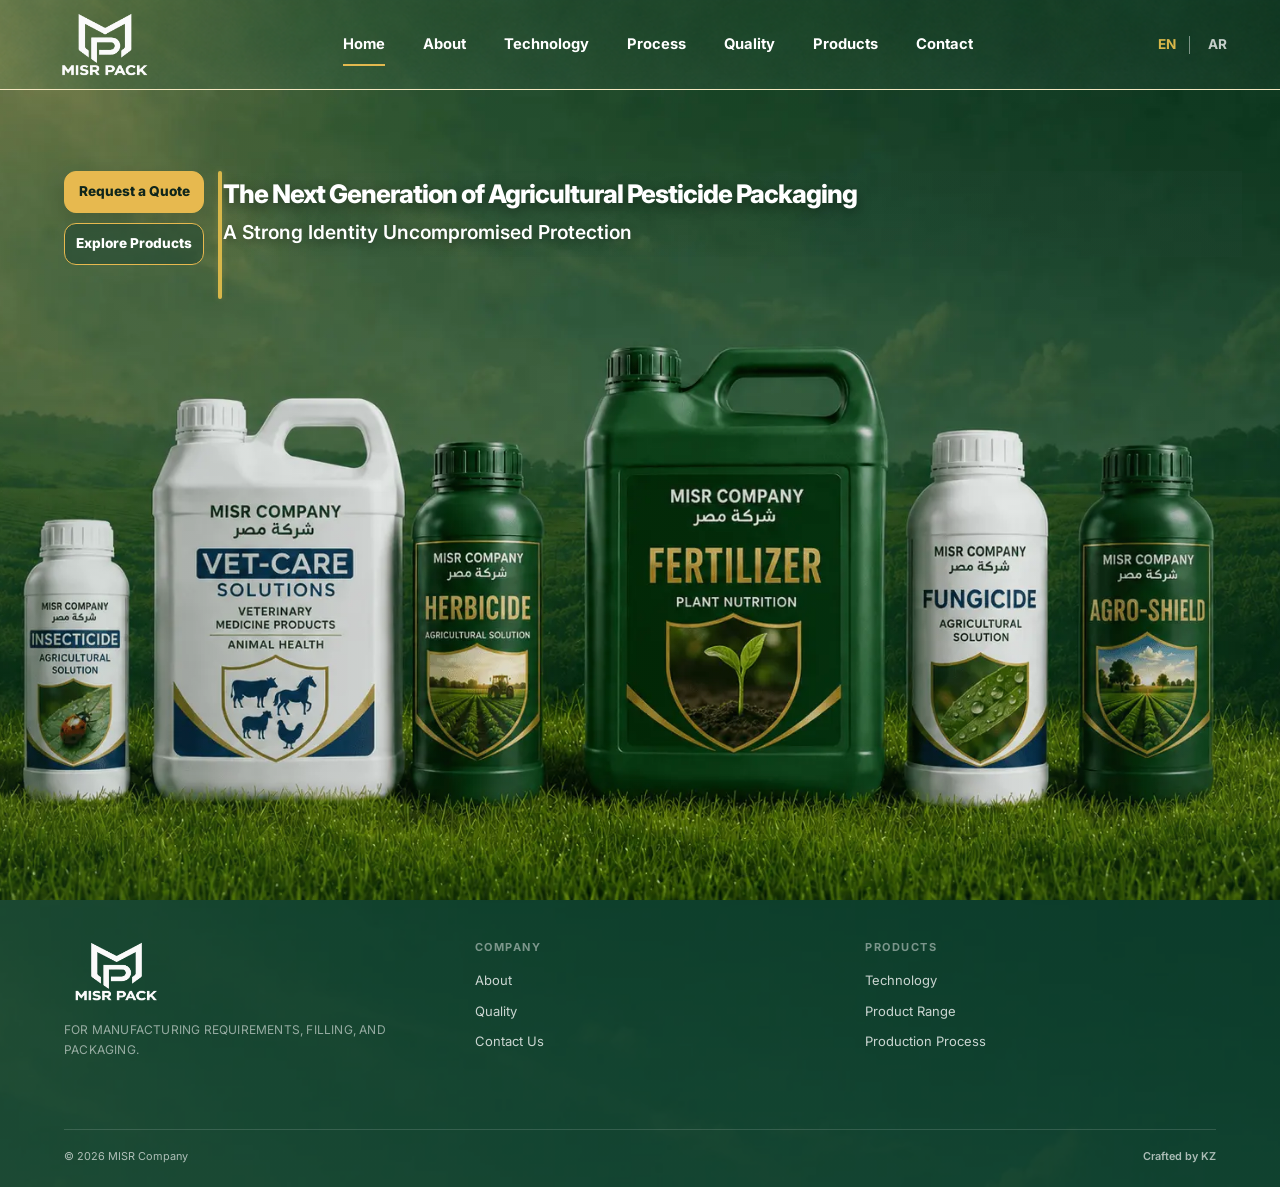
==== commit f5518595: "Add files via upload" ====
--- a/index.html
+++ b/index.html
@@ -5,18 +5,46 @@
     <meta charset="utf-8">
     <meta name="viewport" content="width=device-width, initial-scale=1">
 
+    <!-- Google Fonts -->
+    <link rel="preconnect" href="https://fonts.googleapis.com">
+    <link rel="preconnect" href="https://fonts.gstatic.com" crossorigin>
+
+    <link
+        href="https://fonts.googleapis.com/css2?family=Cairo:wght@400;500;600;700;800&family=Inter:wght@400;500;600;700;800;900&display=swap"
+        rel="stylesheet"
+    >
+
     <title data-i18n="pageTitle">Home | MISR Company</title>
 
-    <link rel="icon" type="image/png" href="./assets/misr-favicon.png">
+
+<link rel="icon" type="image/png" href="assets/misr-favicon.png">
+
+    <!-- Hero Image Preload -->
+    <link
+        rel="preload"
+        as="image"
+        href="assets/images/hero-bg.webp"
+        media="(min-width: 761px)"
+    >
+
+    <link
+        rel="preload"
+        as="image"
+        href="assets/images/hero-mobile.webp"
+        media="(max-width: 760px)"
+    >
 
     <!-- Global Styles -->
-    <link rel="stylesheet" href="css/global.css">
-
-
-    <link rel="stylesheet" href="css/home.css">
+    <link
+        rel="stylesheet"
+        href="css/global.css"
+    >
+
+    <link
+        rel="stylesheet"
+        href="css/home.css"
+    >
 </head>
-
-
 <body>
 
     <!-- =========================================================
@@ -43,59 +71,63 @@
 
 
             <!-- Navigation -->
-<nav class="site-nav" aria-label="Main Navigation">
-
-    <a
-        href="index.html"
-        aria-current="true"
-        data-i18n="navHome"
-    >
-        Home
-    </a>
-
-    <a
-        href="about.html"
-        data-i18n="navAbout"
-    >
-        About 
-    </a>
-
-    <a
-        href="technology.html"
-        data-i18n="navTechnology"
-    >
-        Technology
-    </a>
-
-    <a
-        href="process.html"
-        data-i18n="navProcess"
-    >
-        Process
-    </a>
-
-    <a
-        href="quality.html"
-        data-i18n="navQuality"
-    >
-        Quality
-    </a>
-
-    <a
-        href="products.html"
-        data-i18n="navProducts"
-    >
-        Products
-    </a>
-
-    <a
-        href="contact.html"
-        data-i18n="navContact"
-    >
-        Contact
-    </a>
-
-</nav>
+
+            <nav
+                class="site-nav"
+                aria-label="Main Navigation"
+            >
+
+                <a
+                    href="index.html"
+                    aria-current="true"
+                    data-i18n="navHome"
+                >
+                    Home
+                </a>
+
+                <a
+                    href="about.html"
+                    data-i18n="navAbout"
+                >
+                    About
+                </a>
+
+                <a
+                    href="technology.html"
+                    data-i18n="navTechnology"
+                >
+                    Technology
+                </a>
+
+                <a
+                    href="process.html"
+                    data-i18n="navProcess"
+                >
+                    Process
+                </a>
+
+                <a
+                    href="quality.html"
+                    data-i18n="navQuality"
+                >
+                    Quality
+                </a>
+
+                <a
+                    href="products.html"
+                    data-i18n="navProducts"
+                >
+                    Products
+                </a>
+
+                <a
+                    href="contact.html"
+                    data-i18n="navContact"
+                >
+                    Contact
+                </a>
+
+            </nav>
 
 
             <!-- Navigation Actions -->
@@ -106,6 +138,7 @@
 
                 <div
                     class="lang-switch"
+                    role="group"
                     aria-label="Language Switcher"
                 >
 
@@ -163,23 +196,24 @@
 
                 <div class="hero-copy reveal">
 
-
-                   <div class="hero-content">
-
-    <h1
-        data-en="The Next Generation of Agricultural Pesticide Packaging"
-        data-ar="الجيل القادم من عبوات المبيدات الزراعية">
-    </h1>
-
-    <p
-        data-en="A Strong Identity Uncompromised Protection"
-        data-ar="هوية راسخة وحماية مؤكدة">
-    </p>
-
-</div>
-
-
-                   
+                    <div class="hero-content">
+
+                        <h1
+                            data-en="The Next Generation of Agricultural Pesticide Packaging"
+                            data-ar="الجيل القادم من عبوات المبيدات الزراعية"
+                        >
+                            The Next Generation of Agricultural Pesticide Packaging
+                        </h1>
+
+                        <p
+                            data-en="A Strong Identity Uncompromised Protection"
+                            data-ar="هوية راسخة وحماية مؤكدة"
+                        >
+                            A Strong Identity Uncompromised Protection
+                        </p>
+
+                    </div>
+
 
                     <!-- ==============================
                          HERO ACTIONS
@@ -219,105 +253,126 @@
          FOOTER
     ========================================================== -->
 
-   <!-- =========================================================
-     GLOBAL FOOTER
-========================================================= -->
-
-<footer class="footer">
-
-    <div class="container">
-
-        <div class="footer-grid">
-
-            <!-- BRAND -->
-            <div class="footer-brand">
-
-                <a href="index.html" class="footer-logo">
-                    <img
-                        src="assets/images/misr-logo.png"
-                        alt="MISR PACK"
+    <footer class="footer">
+
+        <div class="container">
+
+            <div class="footer-grid">
+
+                <!-- BRAND -->
+
+                <div class="footer-brand">
+
+                    <a
+                        href="index.html"
+                        class="footer-logo"
                     >
-                </a>
-
-                <p data-i18n="footerTagline">
-                    FOR MANUFACTURING REQUIREMENTS, FILLING, AND PACKAGING.
-                </p>
+                        <img
+                            src="assets/images/misr-logo.png"
+                            alt="MISR PACK"
+                        >
+                    </a>
+
+                    <p data-i18n="footerTagline">
+                        FOR MANUFACTURING REQUIREMENTS, FILLING, AND PACKAGING.
+                    </p>
+
+                </div>
+
+
+                <!-- LINKS -->
+
+                <div class="footer-links">
+
+                    <!-- COMPANY -->
+
+                    <div class="footer-column">
+
+                        <h4 data-i18n="footerCompany">
+                            COMPANY
+                        </h4>
+
+                        <a
+                            href="about.html"
+                            data-i18n="navAbout"
+                        >
+                            About
+                        </a>
+
+                        <a
+                            href="quality.html"
+                            data-i18n="navQuality"
+                        >
+                            Quality
+                        </a>
+
+                        <a
+                            href="contact.html"
+                            data-i18n="navContact"
+                        >
+                            Contact Us
+                        </a>
+
+                    </div>
+
+
+                    <!-- PRODUCTS -->
+
+                    <div class="footer-column">
+
+                        <h4 data-i18n="footerProducts">
+                            PRODUCTS
+                        </h4>
+
+                        <a
+                            href="technology.html"
+                            data-i18n="navTechnology"
+                        >
+                            Technology
+                        </a>
+
+                        <a
+                            href="products.html"
+                            data-i18n="footerProductRange"
+                        >
+                            Product Range
+                        </a>
+
+                        <a
+                            href="process.html"
+                            data-i18n="footerProductionProcess"
+                        >
+                            Production Process
+                        </a>
+
+                    </div>
+
+                </div>
+
+
+                <!-- BOTTOM -->
+
+                <div class="footer-bottom">
+
+                    <span
+                        class="footer-copy"
+                        data-i18n="copyright"
+                    >
+                        © 2026 MISR Company
+                    </span>
+
+                    <span class="footer-quote">
+                        Crafted by KZ
+                    </span>
+
+                </div>
 
             </div>
 
-
-            <!-- LINKS -->
-            <div class="footer-links">
-
-                <!-- COMPANY -->
-                <div class="footer-column">
-
-                    <h4 data-i18n="footerCompany">
-                        COMPANY
-                    </h4>
-
-                    <a href="about.html" data-i18n="navAbout">
-                        About
-                    </a>
-
-                    <a href="quality.html" data-i18n="navQuality">
-                        Quality
-                    </a>
-
-                    <a href="contact.html" data-i18n="navContact">
-                        Contact Us
-                    </a>
-
-                </div>
-
-
-                <!-- PRODUCTS -->
-                <div class="footer-column">
-
-                    <h4 data-i18n="footerProducts">
-                        PRODUCTS
-                    </h4>
-
-                    <a href="technology.html" data-i18n="navTechnology">
-                        Technology
-                    </a>
-
-                    <a href="products.html" data-i18n="footerProductRange">
-                        Product Range
-                    </a>
-
-                    <a href="process.html" data-i18n="footerProductionProcess">
-                        Production Process
-                    </a>
-
-                </div>
-
-            </div>
-
-
-            <!-- BOTTOM -->
-            <div class="footer-bottom">
-
-                <span class="footer-copy" data-i18n="copyright">
-                    © 2026 MISR Company
-                </span>
-
-                <span class="footer-quote">
-                    Crafted by KZ
-                </span>
-
-            </div>
-
         </div>
 
-    </div>
-
-</footer>
-
-<script src="js/main.js"></script>
-
-</body>
-</html>
+    </footer>
+
 
     <!-- =========================================================
          JAVASCRIPT
--- a/css/global.css
+++ b/css/global.css
@@ -1,4 +1,3 @@
-@import url("https://fonts.googleapis.com/css2?family=Cairo:wght@400;500;600;700;800&family=Inter:wght@400;500;600;700;800;900&display=swap");
 
 /* =========================================================
    ROOT / BRAND
--- a/css/home.css
+++ b/css/home.css
@@ -8,7 +8,7 @@
 
     background:
         #274F3A
-        url("../assets/images/hero-bg.png")
+        url("../assets/images/hero-bg.webp")
         center / cover
         no-repeat;
 
@@ -739,13 +739,13 @@
 
     .hero-home {
         background:
-            #274F3A
-            url("../assets/images/hero-mobile.png")
-            center center / cover
-            no-repeat;
-    }
-
-}
+         #274F3A
+        url("../assets/images/hero-mobile.webp")
+        center center / cover
+         no-repeat;
+        }
+
+    }
 
 @media (max-width: 760px) {
 
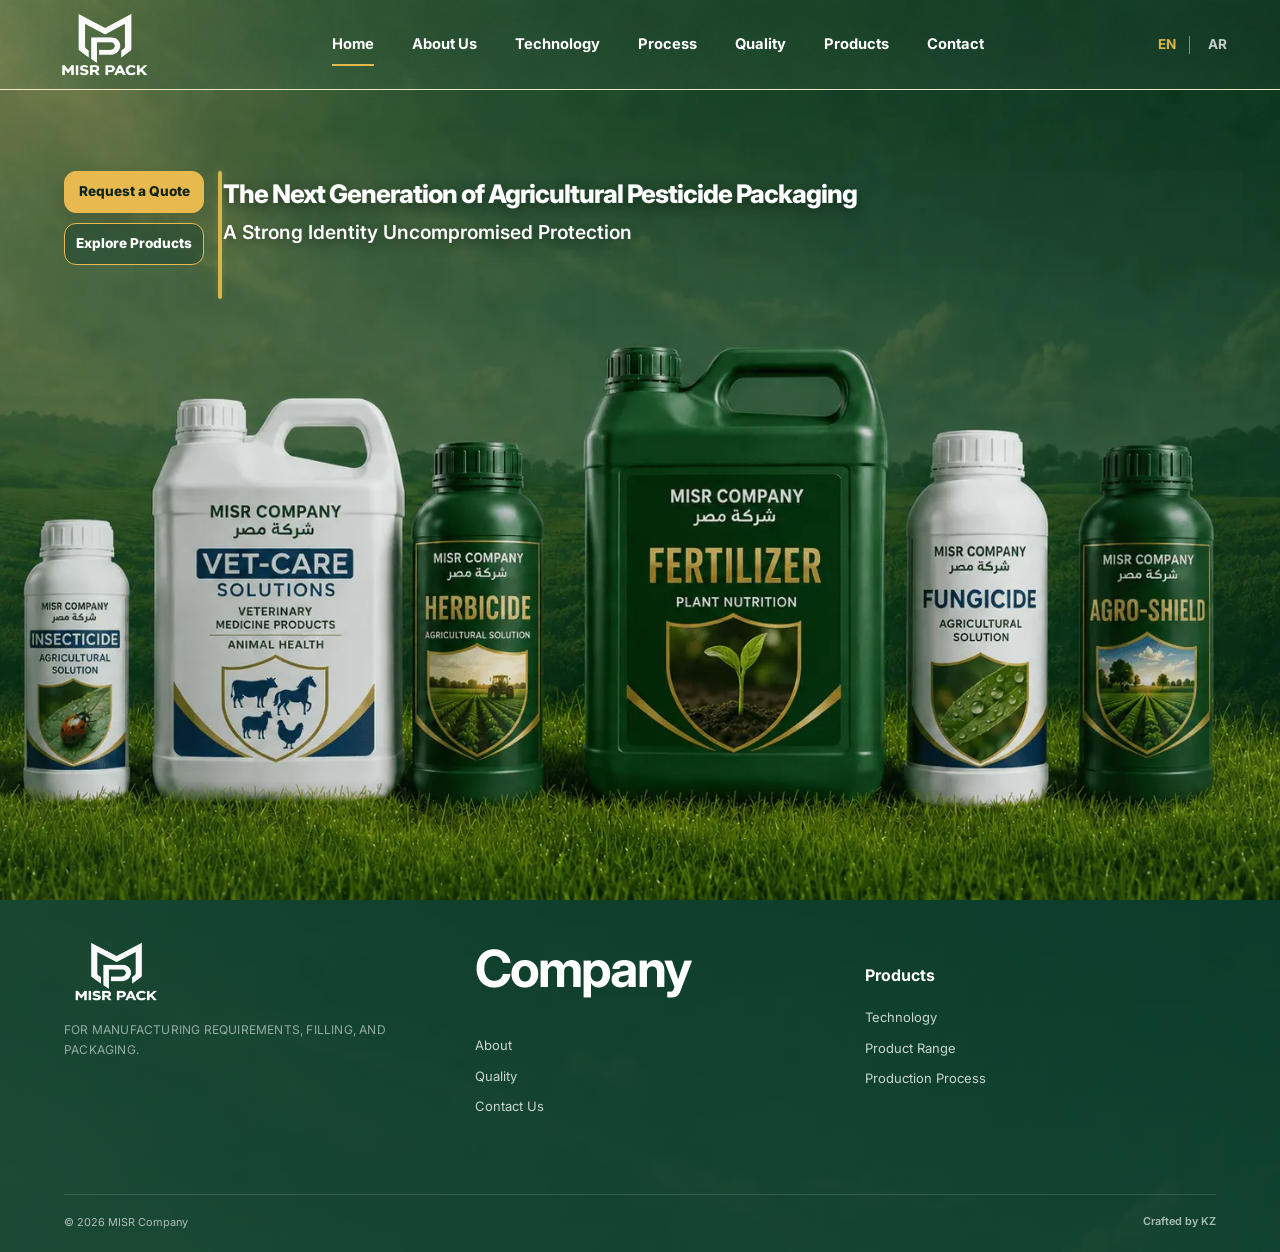
==== commit 5372c529: "Add files via upload" ====
--- a/index.html
+++ b/index.html
@@ -14,10 +14,11 @@
         rel="stylesheet"
     >
 
-    <title data-i18n="pageTitle">Home | MISR Company</title>
-
-
-<link rel="icon" type="image/png" href="assets/misr-favicon.png">
+    <title data-i18n="pageTitle">Home</title>
+    
+
+
+<link rel="icon" href="assets/favicon.ico" type="image/x-icon">
 
     <!-- Hero Image Preload -->
     <link
@@ -43,7 +44,9 @@
     <link
         rel="stylesheet"
         href="css/home.css"
-    >
+    
+    >
+
 </head>
 <body>
 
@@ -278,43 +281,40 @@
                     </p>
 
                 </div>
-
-
-                <!-- LINKS -->
-
-                <div class="footer-links">
-
-                    <!-- COMPANY -->
-
-                    <div class="footer-column">
-
-                        <h4 data-i18n="footerCompany">
-                            COMPANY
-                        </h4>
-
-                        <a
-                            href="about.html"
-                            data-i18n="navAbout"
-                        >
-                            About
-                        </a>
-
-                        <a
-                            href="quality.html"
-                            data-i18n="navQuality"
-                        >
-                            Quality
-                        </a>
-
-                        <a
-                            href="contact.html"
-                            data-i18n="navContact"
-                        >
-                            Contact Us
-                        </a>
-
-                    </div>
-
+<!-- LINKS -->
+
+<div class="footer-links">
+
+    <!-- COMPANY -->
+
+    <div class="footer-column">
+
+        <h2 data-i18n="footerCompany">
+            COMPANY
+        </h2>
+
+        <a
+            href="about.html"
+            data-i18n="navAbout"
+        >
+            About
+        </a>
+
+        <a
+            href="quality.html"
+            data-i18n="navQuality"
+        >
+            Quality
+        </a>
+
+        <a
+            href="contact.html"
+            data-i18n="navContact"
+        >
+            Contact Us
+        </a>
+
+    </div>
 
                     <!-- PRODUCTS -->
 
--- a/css/global.css
+++ b/css/global.css
@@ -838,7 +838,7 @@
     min-width: 105px;
 }
 
-.footer-column h4,
+.footer-column h2
 .footer-title {
     margin: 0 0 20px;
 
@@ -1233,7 +1233,7 @@
         text-align: center;
     }
 
-    .footer-column h4,
+    .footer-column h2
     .footer-title {
         margin-bottom: 16px;
         font-size: 10px;
@@ -1303,7 +1303,8 @@
         min-width: 90px;
     }
 
-    .footer-column h4,
+
+    .footer-column h2
     .footer-title {
         font-size: 9px;
     }
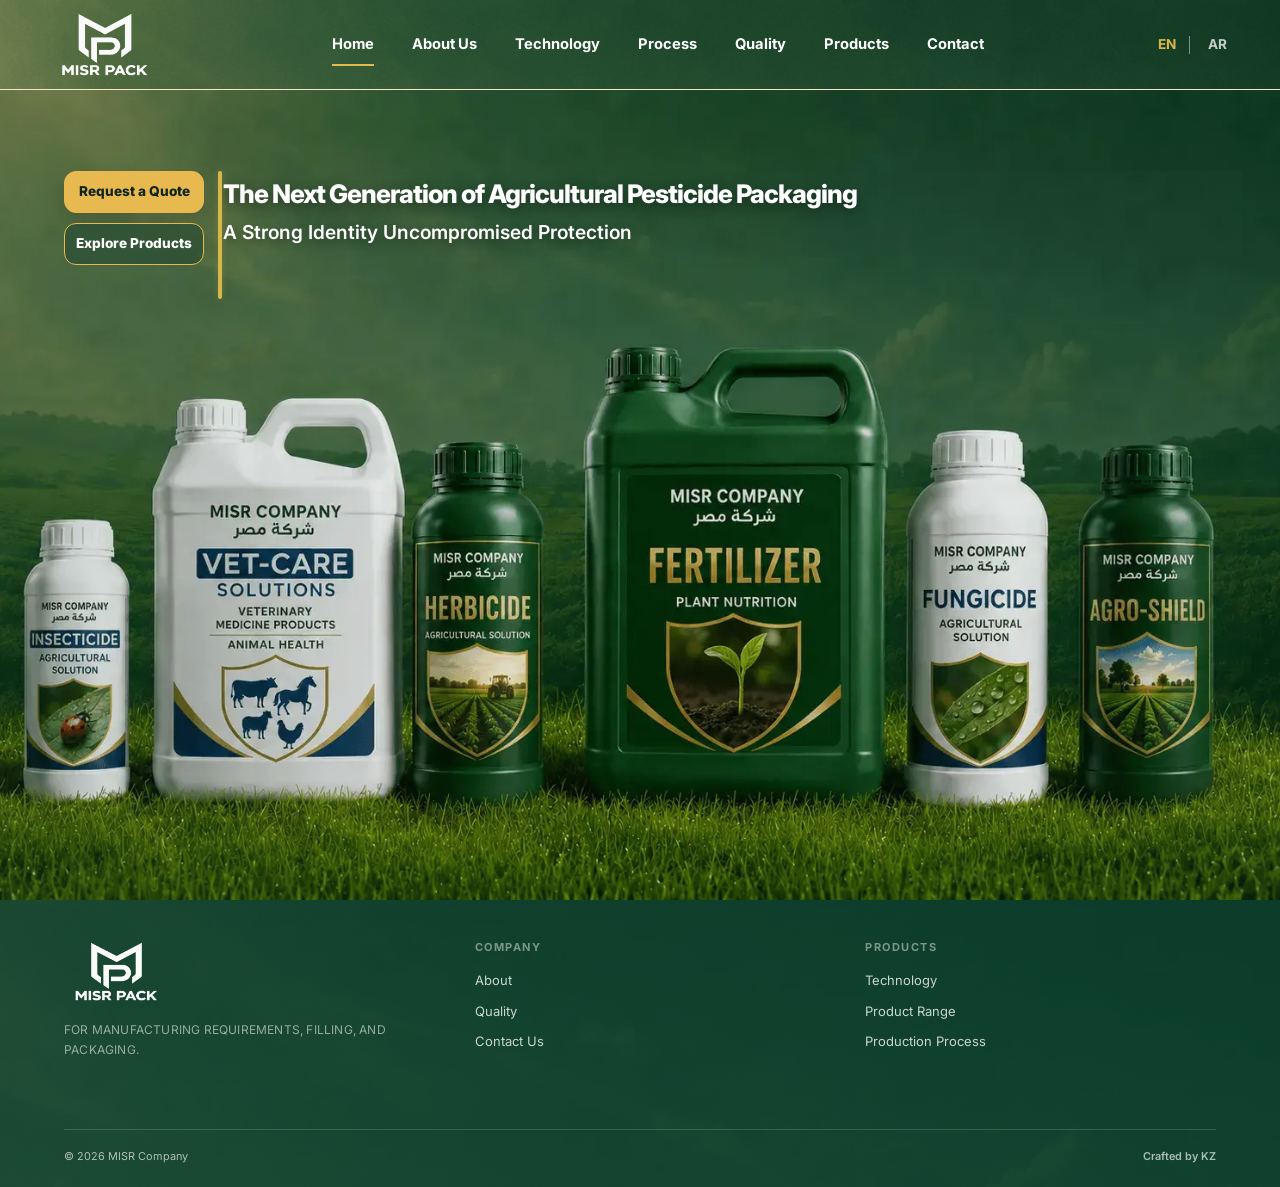
==== commit 3af395f2: "Add files via upload" ====
--- a/index.html
+++ b/index.html
@@ -61,17 +61,18 @@
 
             <!-- Logo -->
 
-            <a
-                class="brand"
-                href="index.html"
-                aria-label="MISR Company"
-            >
-                <img
-                    src="assets/images/misr-logo.png"
-                    alt="MISR Company"
-                >
-            </a>
-
+         <a
+    class="brand"
+    href="index.html"
+    aria-label="MISR Company"
+>
+    <img
+        src="assets/images/misr-logo.png"
+        alt="MISR Company"
+        width="1536"
+        height="884"
+    >
+</a>
 
             <!-- Navigation -->
 
@@ -82,7 +83,7 @@
 
                 <a
                     href="index.html"
-                    aria-current="true"
+                    aria-current="page"
                     data-i18n="navHome"
                 >
                     Home
@@ -188,67 +189,66 @@
     ========================================================== -->
 
     <main>
-
-        <!-- =====================================================
-             HOME HERO
-        ====================================================== -->
-
-        <section class="hero hero-home">
-
-            <div class="container hero-grid">
-
-                <div class="hero-copy reveal">
-
-                    <div class="hero-content">
-
-                        <h1
-                            data-en="The Next Generation of Agricultural Pesticide Packaging"
-                            data-ar="الجيل القادم من عبوات المبيدات الزراعية"
-                        >
-                            The Next Generation of Agricultural Pesticide Packaging
-                        </h1>
-
-                        <p
-                            data-en="A Strong Identity Uncompromised Protection"
-                            data-ar="هوية راسخة وحماية مؤكدة"
-                        >
-                            A Strong Identity Uncompromised Protection
-                        </p>
-
-                    </div>
-
-
-                    <!-- ==============================
-                         HERO ACTIONS
-                    =============================== -->
-
-                    <div class="hero-actions">
-
-                        <a
-                            class="btn btn-primary"
-                            href="contact.html"
-                            data-i18n="quote"
-                        >
-                            Request a Quote
-                        </a>
-
-                        <a
-                            class="btn btn-light"
-                            href="products.html"
-                            data-i18n="explore"
-                        >
-                            Explore Products
-                        </a>
-
-                    </div>
-
-                </div>
+<!-- =====================================================
+     HOME HERO
+====================================================== -->
+
+<section class="hero hero-home">
+
+    <div class="container hero-grid">
+
+        <div class="hero-copy">
+
+            <div class="hero-content">
+
+                <h1
+                    data-en="The Next Generation of Agricultural Pesticide Packaging"
+                    data-ar="الجيل القادم من عبوات المبيدات الزراعية"
+                >
+                    The Next Generation of Agricultural Pesticide Packaging
+                </h1>
+
+                <p
+                    data-en="A Strong Identity Uncompromised Protection"
+                    data-ar="هوية راسخة وحماية مؤكدة"
+                >
+                    A Strong Identity Uncompromised Protection
+                </p>
 
             </div>
 
-        </section>
-
-    </main>
+
+            <!-- ==============================
+                 HERO ACTIONS
+            =============================== -->
+
+            <div class="hero-actions">
+
+                <a
+                    class="btn btn-primary"
+                    href="contact.html"
+                    data-i18n="quote"
+                >
+                    Request a Quote
+                </a>
+
+                <a
+                    class="btn btn-light"
+                    href="products.html"
+                    data-i18n="explore"
+                >
+                    Explore Products
+                </a>
+
+            </div>
+
+        </div>
+
+    </div>
+
+</section>
+
+</main>
 
 
 
@@ -266,15 +266,17 @@
 
                 <div class="footer-brand">
 
-                    <a
-                        href="index.html"
-                        class="footer-logo"
-                    >
-                        <img
-                            src="assets/images/misr-logo.png"
-                            alt="MISR PACK"
-                        >
-                    </a>
+                <a
+    href="index.html"
+    class="footer-logo"
+>
+    <img
+        src="assets/images/misr-logo.png"
+        alt="MISR PACK"
+        width="1536"
+        height="884"
+    >
+</a>
 
                     <p data-i18n="footerTagline">
                         FOR MANUFACTURING REQUIREMENTS, FILLING, AND PACKAGING.
@@ -320,9 +322,9 @@
 
                     <div class="footer-column">
 
-                        <h4 data-i18n="footerProducts">
+                       <h2 data-i18n="footerProducts">
                             PRODUCTS
-                        </h4>
+                        </h2>
 
                         <a
                             href="technology.html"
--- a/css/global.css
+++ b/css/global.css
@@ -319,7 +319,7 @@
 }
 
 .site-nav a:hover::after,
-.site-nav a[aria-current="true"]::after {
+.site-nav a[aria-current="page"]::after {
     transform: scaleX(1);
 }
 
@@ -838,7 +838,7 @@
     min-width: 105px;
 }
 
-.footer-column h2
+.footer-column h2,
 .footer-title {
     margin: 0 0 20px;
 
@@ -1233,7 +1233,7 @@
         text-align: center;
     }
 
-    .footer-column h2
+  .footer-column h2,
     .footer-title {
         margin-bottom: 16px;
         font-size: 10px;
@@ -1303,11 +1303,11 @@
         min-width: 90px;
     }
 
-
-    .footer-column h2
-    .footer-title {
-        font-size: 9px;
-    }
+        .footer-column h2,
+        .footer-title {
+            font-size: 9px;
+        }
+   
 
     .footer-column a,
     .footer-links a {
